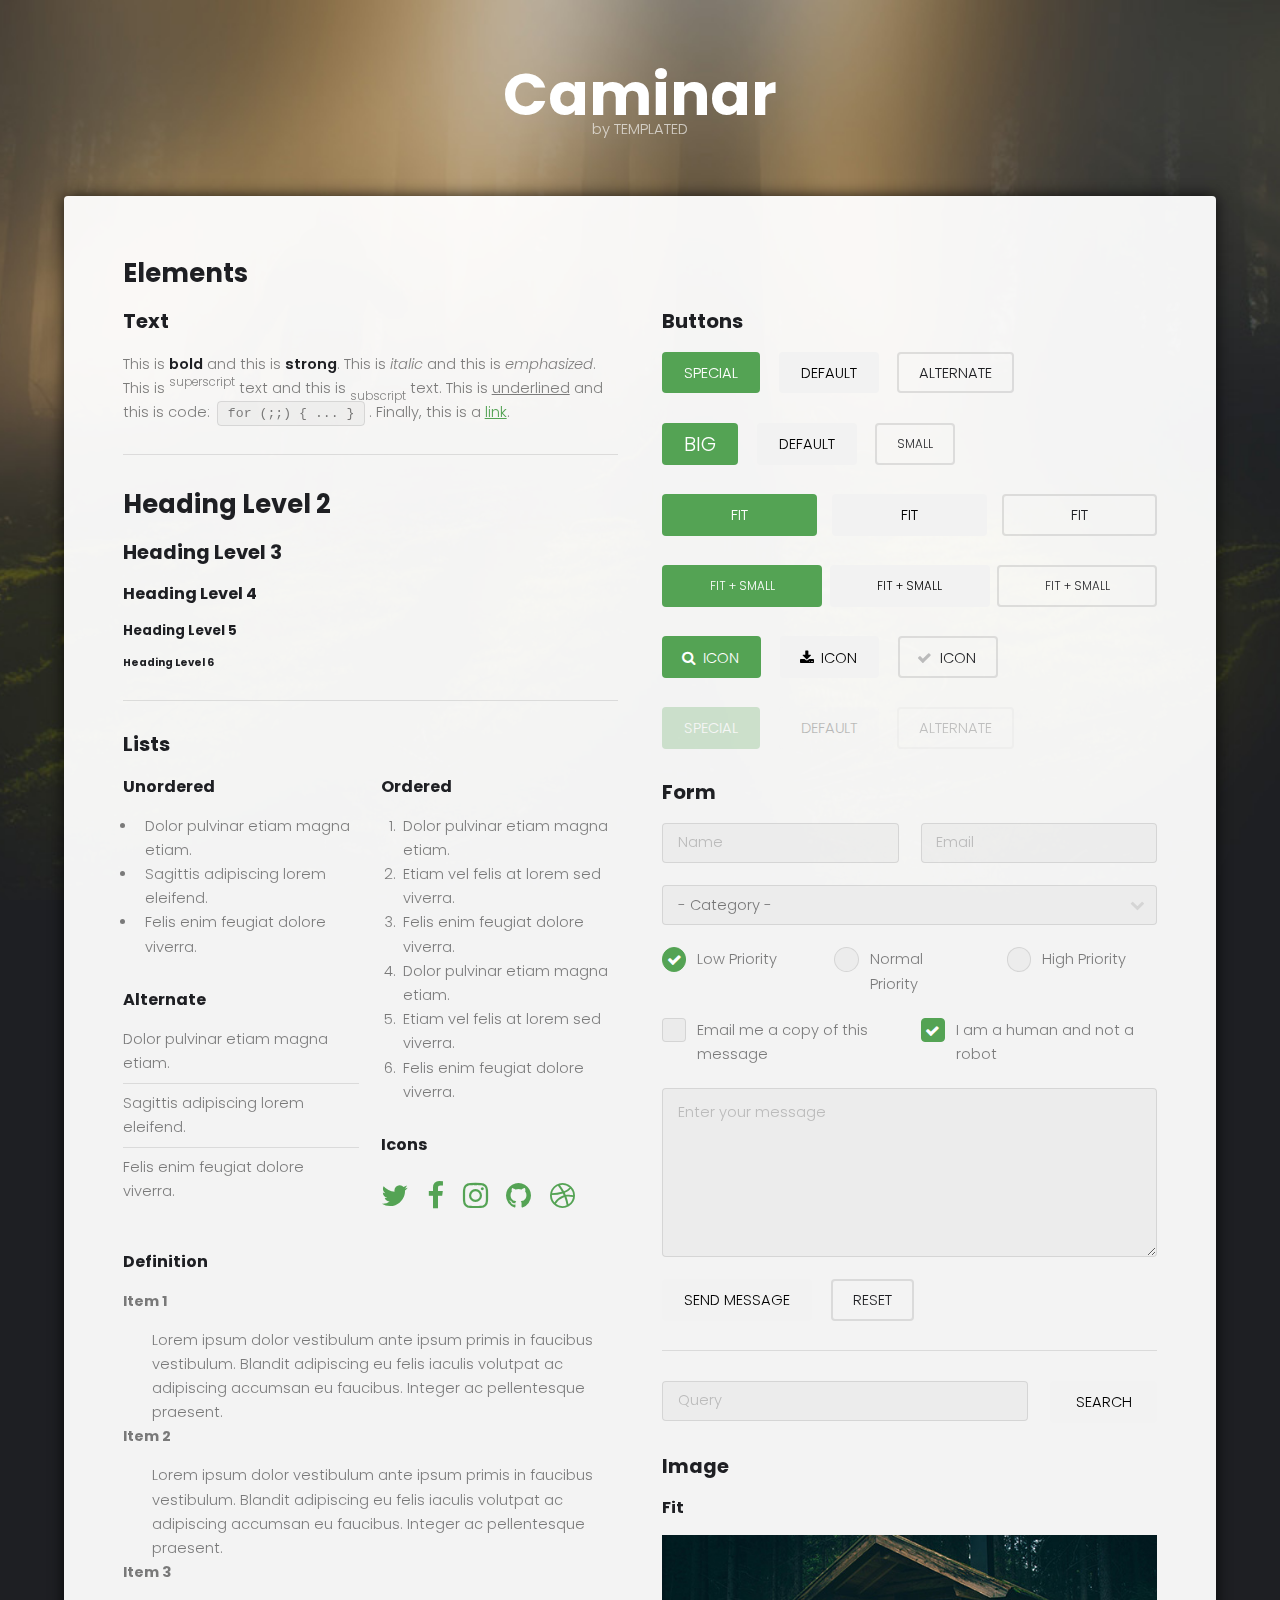
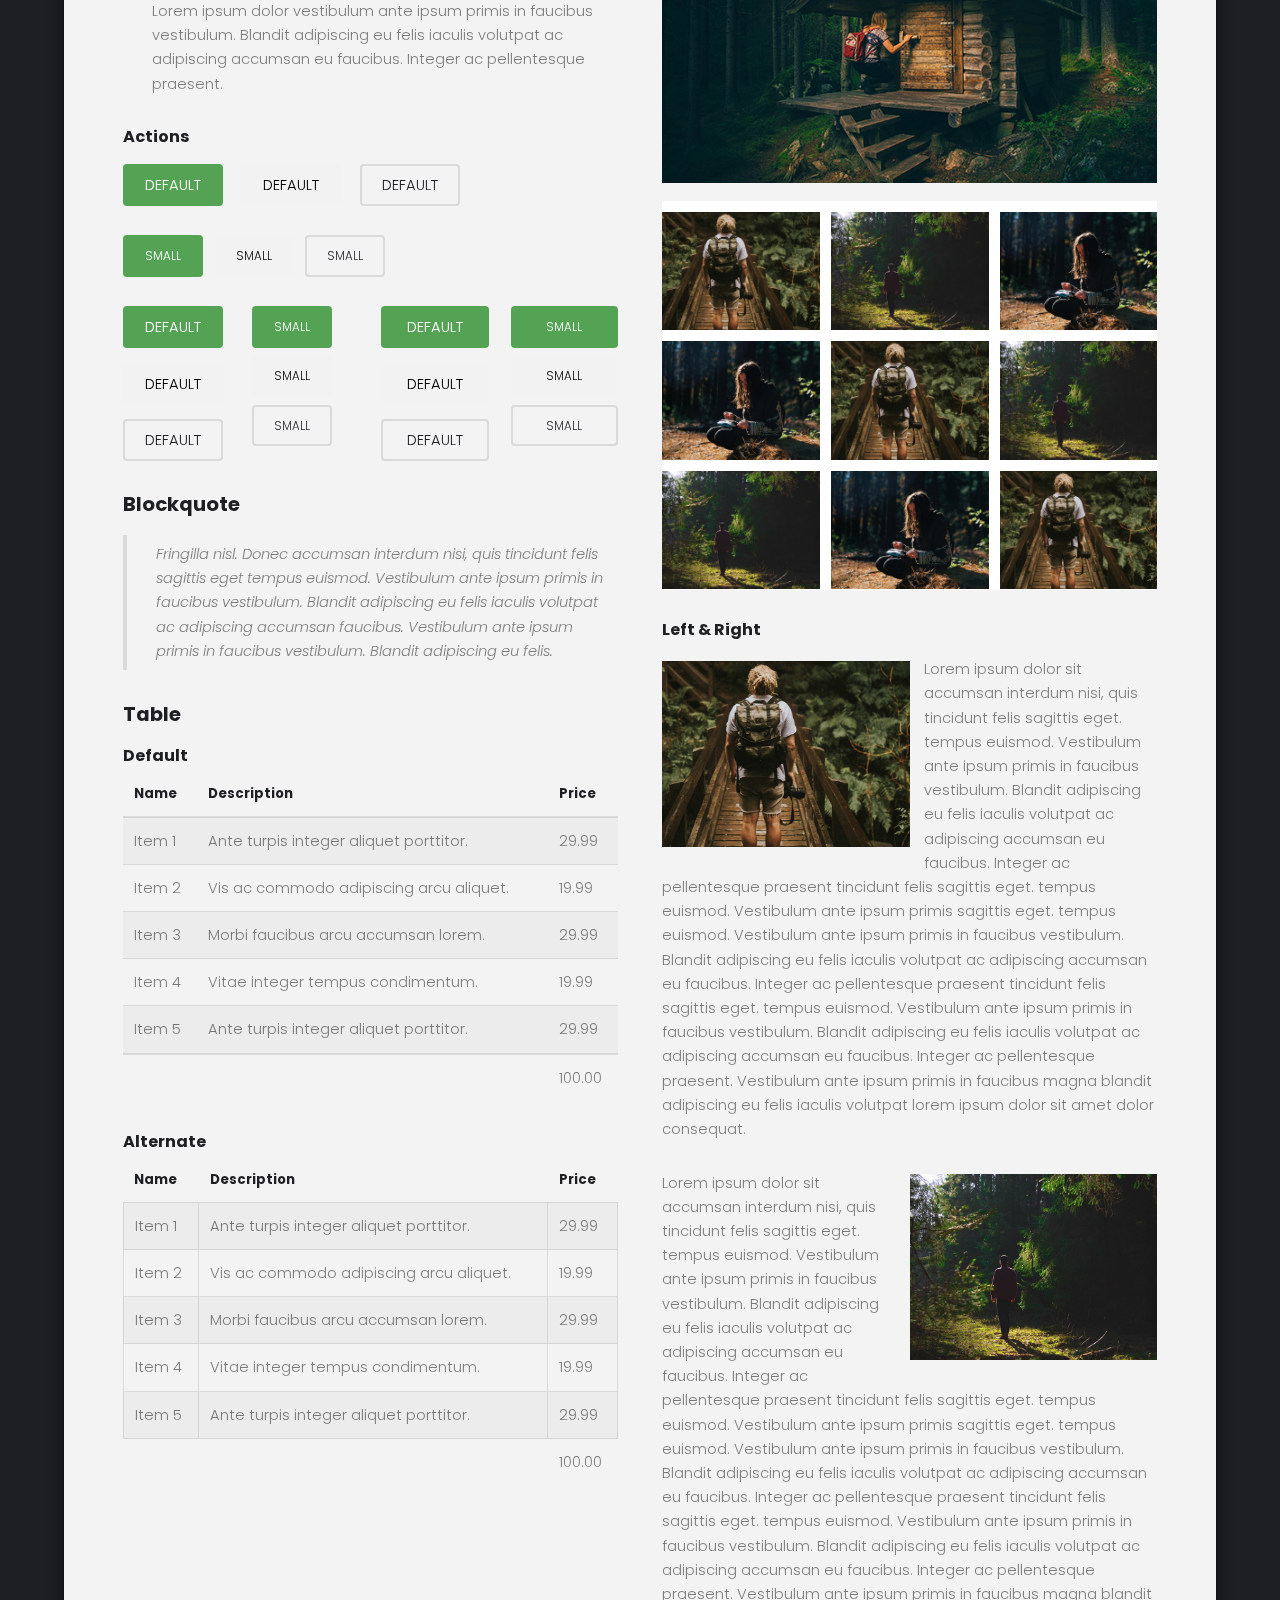
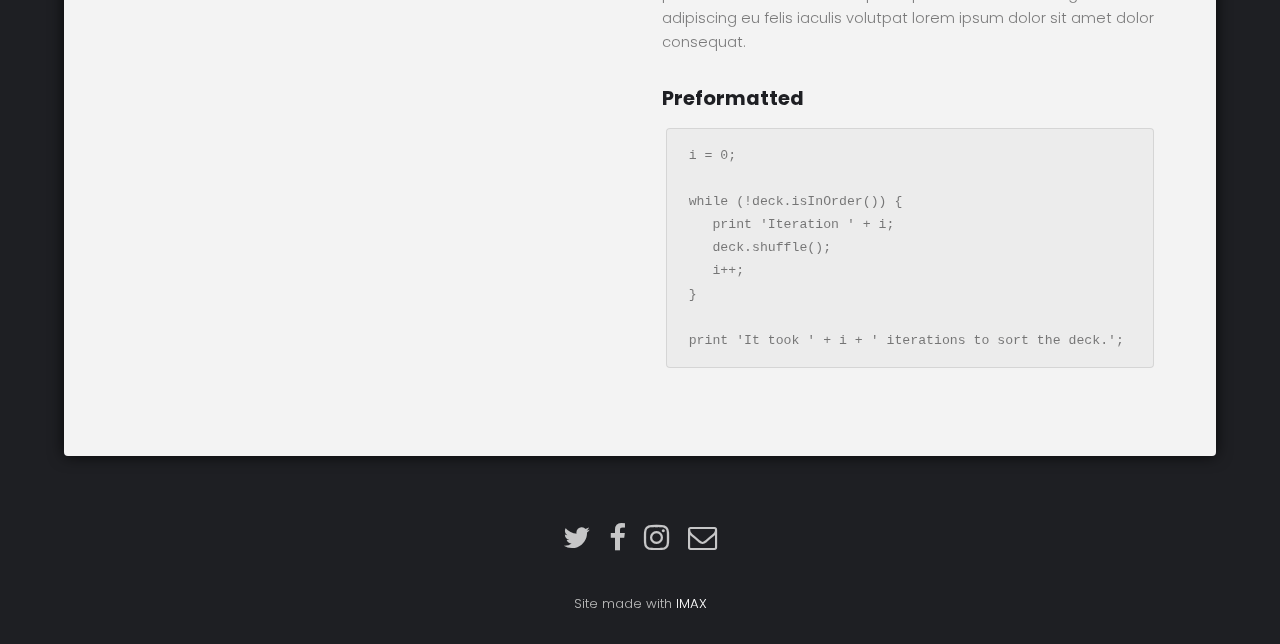
==== elements.html @ 3e0d6dd3 "myPage init" ====
<!DOCTYPE HTML>
<!--
	Caminar by TEMPLATED
	templated.co @templatedco
	Released for free under the Creative Commons Attribution 3.0 license (templated.co/license)
-->
<html>
	<head>
		<title>DUNE</title>
		<meta charset="utf-8" />
		<meta name="viewport" content="width=device-width, initial-scale=1" />
		<link rel="stylesheet" href="assets/css/main.css" />
	</head>
	<body>

		<!-- Header -->
			<header id="header">
				<div class="logo"><a href="#">Caminar <span>by TEMPLATED</span></a></div>
			</header>

		<!-- Main -->
			<section id="main">
				<div class="inner">
					<div class="wrapper style1">
						<div class="content">

							<!-- Elements -->
								<h2 id="elements">Elements</h2>
								<div class="row 200%">
									<div class="6u 12u$(medium)">

										<!-- Text stuff -->
											<h3>Text</h3>
											<p>This is <b>bold</b> and this is <strong>strong</strong>. This is <i>italic</i> and this is <em>emphasized</em>.
											This is <sup>superscript</sup> text and this is <sub>subscript</sub> text.
											This is <u>underlined</u> and this is code: <code>for (;;) { ... }</code>.
											Finally, this is a <a href="#">link</a>.</p>
											<hr />
											<h2>Heading Level 2</h2>
											<h3>Heading Level 3</h3>
											<h4>Heading Level 4</h4>
											<h5>Heading Level 5</h5>
											<h6>Heading Level 6</h6>
											<hr />

										<!-- Lists -->
											<h3>Lists</h3>
											<div class="row">
												<div class="6u 12u$(small)">

													<h4>Unordered</h4>
													<ul>
														<li>Dolor pulvinar etiam magna etiam.</li>
														<li>Sagittis adipiscing lorem eleifend.</li>
														<li>Felis enim feugiat dolore viverra.</li>
													</ul>

													<h4>Alternate</h4>
													<ul class="alt">
														<li>Dolor pulvinar etiam magna etiam.</li>
														<li>Sagittis adipiscing lorem eleifend.</li>
														<li>Felis enim feugiat dolore viverra.</li>
													</ul>

												</div>
												<div class="6u$ 12u$(small)">

													<h4>Ordered</h4>
													<ol>
														<li>Dolor pulvinar etiam magna etiam.</li>
														<li>Etiam vel felis at lorem sed viverra.</li>
														<li>Felis enim feugiat dolore viverra.</li>
														<li>Dolor pulvinar etiam magna etiam.</li>
														<li>Etiam vel felis at lorem sed viverra.</li>
														<li>Felis enim feugiat dolore viverra.</li>
													</ol>

													<h4>Icons</h4>
													<ul class="icons">
														<li><a href="#" class="icon fa-twitter"><span class="label">Twitter</span></a></li>
														<li><a href="#" class="icon fa-facebook"><span class="label">Facebook</span></a></li>
														<li><a href="#" class="icon fa-instagram"><span class="label">Instagram</span></a></li>
														<li><a href="#" class="icon fa-github"><span class="label">Github</span></a></li>
														<li><a href="#" class="icon fa-dribbble"><span class="label">Dribbble</span></a></li>
													</ul>

												</div>
											</div>
											<h4>Definition</h4>
											<dl>
												<dt>Item 1</dt>
												<dd>
													<p>Lorem ipsum dolor vestibulum ante ipsum primis in faucibus vestibulum. Blandit adipiscing eu felis iaculis volutpat ac adipiscing accumsan eu faucibus. Integer ac pellentesque praesent.</p>
												</dd>
												<dt>Item 2</dt>
												<dd>
													<p>Lorem ipsum dolor vestibulum ante ipsum primis in faucibus vestibulum. Blandit adipiscing eu felis iaculis volutpat ac adipiscing accumsan eu faucibus. Integer ac pellentesque praesent.</p>
												</dd>
												<dt>Item 3</dt>
												<dd>
													<p>Lorem ipsum dolor vestibulum ante ipsum primis in faucibus vestibulum. Blandit adipiscing eu felis iaculis volutpat ac adipiscing accumsan eu faucibus. Integer ac pellentesque praesent.</p>
												</dd>
											</dl>

											<h4>Actions</h4>
											<ul class="actions">
												<li><a href="#" class="button special">Default</a></li>
												<li><a href="#" class="button">Default</a></li>
												<li><a href="#" class="button alt">Default</a></li>
											</ul>
											<ul class="actions small">
												<li><a href="#" class="button special small">Small</a></li>
												<li><a href="#" class="button small">Small</a></li>
												<li><a href="#" class="button alt small">Small</a></li>
											</ul>
											<div class="row">
												<div class="3u 12u$(small)">
													<ul class="actions vertical">
														<li><a href="#" class="button special">Default</a></li>
														<li><a href="#" class="button">Default</a></li>
														<li><a href="#" class="button alt">Default</a></li>
													</ul>
												</div>
												<div class="3u 12u$(small)">
													<ul class="actions vertical small">
														<li><a href="#" class="button special small">Small</a></li>
														<li><a href="#" class="button small">Small</a></li>
														<li><a href="#" class="button alt small">Small</a></li>
													</ul>
												</div>
												<div class="3u 12u$(small)">
													<ul class="actions vertical">
														<li><a href="#" class="button special fit">Default</a></li>
														<li><a href="#" class="button fit">Default</a></li>
														<li><a href="#" class="button alt fit">Default</a></li>
													</ul>
												</div>
												<div class="3u$ 12u$(small)">
													<ul class="actions vertical small">
														<li><a href="#" class="button special small fit">Small</a></li>
														<li><a href="#" class="button small fit">Small</a></li>
														<li><a href="#" class="button alt small fit">Small</a></li>
													</ul>
												</div>
											</div>

										<!-- Blockquote -->
											<h3>Blockquote</h3>
											<blockquote>Fringilla nisl. Donec accumsan interdum nisi, quis tincidunt felis sagittis eget tempus euismod. Vestibulum ante ipsum primis in faucibus vestibulum. Blandit adipiscing eu felis iaculis volutpat ac adipiscing accumsan faucibus. Vestibulum ante ipsum primis in faucibus vestibulum. Blandit adipiscing eu felis.</blockquote>

										<!-- Table -->
											<h3>Table</h3>

											<h4>Default</h4>
											<div class="table-wrapper">
												<table>
													<thead>
														<tr>
															<th>Name</th>
															<th>Description</th>
															<th>Price</th>
														</tr>
													</thead>
													<tbody>
														<tr>
															<td>Item 1</td>
															<td>Ante turpis integer aliquet porttitor.</td>
															<td>29.99</td>
														</tr>
														<tr>
															<td>Item 2</td>
															<td>Vis ac commodo adipiscing arcu aliquet.</td>
															<td>19.99</td>
														</tr>
														<tr>
															<td>Item 3</td>
															<td> Morbi faucibus arcu accumsan lorem.</td>
															<td>29.99</td>
														</tr>
														<tr>
															<td>Item 4</td>
															<td>Vitae integer tempus condimentum.</td>
															<td>19.99</td>
														</tr>
														<tr>
															<td>Item 5</td>
															<td>Ante turpis integer aliquet porttitor.</td>
															<td>29.99</td>
														</tr>
													</tbody>
													<tfoot>
														<tr>
															<td colspan="2"></td>
															<td>100.00</td>
														</tr>
													</tfoot>
												</table>
											</div>

											<h4>Alternate</h4>
											<div class="table-wrapper">
												<table class="alt">
													<thead>
														<tr>
															<th>Name</th>
															<th>Description</th>
															<th>Price</th>
														</tr>
													</thead>
													<tbody>
														<tr>
															<td>Item 1</td>
															<td>Ante turpis integer aliquet porttitor.</td>
															<td>29.99</td>
														</tr>
														<tr>
															<td>Item 2</td>
															<td>Vis ac commodo adipiscing arcu aliquet.</td>
															<td>19.99</td>
														</tr>
														<tr>
															<td>Item 3</td>
															<td> Morbi faucibus arcu accumsan lorem.</td>
															<td>29.99</td>
														</tr>
														<tr>
															<td>Item 4</td>
															<td>Vitae integer tempus condimentum.</td>
															<td>19.99</td>
														</tr>
														<tr>
															<td>Item 5</td>
															<td>Ante turpis integer aliquet porttitor.</td>
															<td>29.99</td>
														</tr>
													</tbody>
													<tfoot>
														<tr>
															<td colspan="2"></td>
															<td>100.00</td>
														</tr>
													</tfoot>
												</table>
											</div>

									</div>
									<div class="6u$ 12u$(medium)">

										<!-- Buttons -->
											<h3>Buttons</h3>
											<ul class="actions">
												<li><a href="#" class="button special">Special</a></li>
												<li><a href="#" class="button">Default</a></li>
												<li><a href="#" class="button alt">Alternate</a></li>
											</ul>
											<ul class="actions">
												<li><a href="#" class="button special big">Big</a></li>
												<li><a href="#" class="button">Default</a></li>
												<li><a href="#" class="button alt small">Small</a></li>
											</ul>
											<ul class="actions fit">
												<li><a href="#" class="button special fit">Fit</a></li>
												<li><a href="#" class="button fit">Fit</a></li>
												<li><a href="#" class="button alt fit">Fit</a></li>
											</ul>
											<ul class="actions fit small">
												<li><a href="#" class="button special fit small">Fit + Small</a></li>
												<li><a href="#" class="button fit small">Fit + Small</a></li>
												<li><a href="#" class="button alt fit small">Fit + Small</a></li>
											</ul>
											<ul class="actions">
												<li><a href="#" class="button special icon fa-search">Icon</a></li>
												<li><a href="#" class="button icon fa-download">Icon</a></li>
												<li><a href="#" class="button alt icon fa-check">Icon</a></li>
											</ul>
											<ul class="actions">
												<li><span class="button special disabled">Special</span></li>
												<li><span class="button disabled">Default</span></li>
												<li><span class="button alt disabled">Alternate</span></li>
											</ul>

										<!-- Form -->
											<h3>Form</h3>

											<form method="post" action="#">
												<div class="row uniform">
													<div class="6u 12u$(xsmall)">
														<input type="text" name="name" id="name" value="" placeholder="Name" />
													</div>
													<div class="6u$ 12u$(xsmall)">
														<input type="email" name="email" id="email" value="" placeholder="Email" />
													</div>
													<!-- Break -->
													<div class="12u$">
														<div class="select-wrapper">
															<select name="category" id="category">
																<option value="">- Category -</option>
																<option value="1">Manufacturing</option>
																<option value="1">Shipping</option>
																<option value="1">Administration</option>
																<option value="1">Human Resources</option>
															</select>
														</div>
													</div>
													<!-- Break -->
													<div class="4u 12u$(small)">
														<input type="radio" id="priority-low" name="priority" checked>
														<label for="priority-low">Low Priority</label>
													</div>
													<div class="4u 12u$(small)">
														<input type="radio" id="priority-normal" name="priority">
														<label for="priority-normal">Normal Priority</label>
													</div>
													<div class="4u$ 12u$(small)">
														<input type="radio" id="priority-high" name="priority">
														<label for="priority-high">High Priority</label>
													</div>
													<!-- Break -->
													<div class="6u 12u$(small)">
														<input type="checkbox" id="copy" name="copy">
														<label for="copy">Email me a copy of this message</label>
													</div>
													<div class="6u$ 12u$(small)">
														<input type="checkbox" id="human" name="human" checked>
														<label for="human">I am a human and not a robot</label>
													</div>
													<!-- Break -->
													<div class="12u$">
														<textarea name="message" id="message" placeholder="Enter your message" rows="6"></textarea>
													</div>
													<!-- Break -->
													<div class="12u$">
														<ul class="actions">
															<li><input type="submit" value="Send Message" /></li>
															<li><input type="reset" value="Reset" class="alt" /></li>
														</ul>
													</div>
												</div>
											</form>

											<hr />

											<form method="post" action="#">
												<div class="row uniform">
													<div class="9u 12u$(small)">
														<input type="text" name="query" id="query" value="" placeholder="Query" />
													</div>
													<div class="3u$ 12u$(small)">
														<input type="submit" value="Search" class="fit" />
													</div>
												</div>
											</form>

										<!-- Image -->
											<h3>Image</h3>

											<h4>Fit</h4>
											<span class="image fit"><img src="images/pic01.jpg" alt="" /></span>
											<div class="box alt">
												<div class="row 50% uniform">
													<div class="4u"><span class="image fit"><img src="images/pic06.jpg" alt="" /></span></div>
													<div class="4u"><span class="image fit"><img src="images/pic07.jpg" alt="" /></span></div>
													<div class="4u$"><span class="image fit"><img src="images/pic08.jpg" alt="" /></span></div>
													<!-- Break -->
													<div class="4u"><span class="image fit"><img src="images/pic08.jpg" alt="" /></span></div>
													<div class="4u"><span class="image fit"><img src="images/pic06.jpg" alt="" /></span></div>
													<div class="4u$"><span class="image fit"><img src="images/pic07.jpg" alt="" /></span></div>
													<!-- Break -->
													<div class="4u"><span class="image fit"><img src="images/pic07.jpg" alt="" /></span></div>
													<div class="4u"><span class="image fit"><img src="images/pic08.jpg" alt="" /></span></div>
													<div class="4u$"><span class="image fit"><img src="images/pic06.jpg" alt="" /></span></div>
												</div>
											</div>

											<h4>Left &amp; Right</h4>
											<p><span class="image left"><img src="images/pic06.jpg" alt="" /></span>Lorem ipsum dolor sit accumsan interdum nisi, quis tincidunt felis sagittis eget. tempus euismod. Vestibulum ante ipsum primis in faucibus vestibulum. Blandit adipiscing eu felis iaculis volutpat ac adipiscing accumsan eu faucibus. Integer ac pellentesque praesent tincidunt felis sagittis eget. tempus euismod. Vestibulum ante ipsum primis sagittis eget. tempus euismod. Vestibulum ante ipsum primis in faucibus vestibulum. Blandit adipiscing eu felis iaculis volutpat ac adipiscing accumsan eu faucibus. Integer ac pellentesque praesent tincidunt felis sagittis eget. tempus euismod. Vestibulum ante ipsum primis in faucibus vestibulum. Blandit adipiscing eu felis iaculis volutpat ac adipiscing accumsan eu faucibus. Integer ac pellentesque praesent. Vestibulum ante ipsum primis in faucibus magna blandit adipiscing eu felis iaculis volutpat lorem ipsum dolor sit amet dolor consequat.</p>
											<p><span class="image right"><img src="images/pic07.jpg" alt="" /></span>Lorem ipsum dolor sit accumsan interdum nisi, quis tincidunt felis sagittis eget. tempus euismod. Vestibulum ante ipsum primis in faucibus vestibulum. Blandit adipiscing eu felis iaculis volutpat ac adipiscing accumsan eu faucibus. Integer ac pellentesque praesent tincidunt felis sagittis eget. tempus euismod. Vestibulum ante ipsum primis sagittis eget. tempus euismod. Vestibulum ante ipsum primis in faucibus vestibulum. Blandit adipiscing eu felis iaculis volutpat ac adipiscing accumsan eu faucibus. Integer ac pellentesque praesent tincidunt felis sagittis eget. tempus euismod. Vestibulum ante ipsum primis in faucibus vestibulum. Blandit adipiscing eu felis iaculis volutpat ac adipiscing accumsan eu faucibus. Integer ac pellentesque praesent. Vestibulum ante ipsum primis in faucibus magna blandit adipiscing eu felis iaculis volutpat lorem ipsum dolor sit amet dolor consequat.</p>

										<!-- Preformatted Code -->
											<h3>Preformatted</h3>
											<pre><code>i = 0;

while (!deck.isInOrder()) {
   print 'Iteration ' + i;
   deck.shuffle();
   i++;
}

print 'It took ' + i + ' iterations to sort the deck.';
</code></pre>

									</div>
								</div>
							</div>

						</div>
					</div>
			</section>

		<!-- Footer -->
			<footer id="footer">
				<div class="container">
					<ul class="icons">
						<li><a href="#" class="icon fa-twitter"><span class="label">Twitter</span></a></li>
						<li><a href="#" class="icon fa-facebook"><span class="label">Facebook</span></a></li>
						<li><a href="#" class="icon fa-instagram"><span class="label">Instagram</span></a></li>
						<li><a href="#" class="icon fa-envelope-o"><span class="label">Email</span></a></li>
					</ul>
				</div>
			</footer>

		<div class="copyright">
			Site made with <a href="https://www.imax.com/en/kr">IMAX</a>
		</div>

		<!-- Scripts -->
			<script src="assets/js/jquery.min.js"></script>
			<script src="assets/js/jquery.poptrox.min.js"></script>
			<script src="assets/js/skel.min.js"></script>
			<script src="assets/js/util.js"></script>
			<script src="assets/js/main.js"></script>

	</body>
</html>
---- assets/css/main.css ----
@import url(font-awesome.min.css);
@import url("https://fonts.googleapis.com/css?family=Poppins:300,400,500,600,700");

/*
	Caminar by TEMPLATED
	templated.co @templatedco
	Released for free under the Creative Commons Attribution 3.0 license (templated.co/license)
*/

/* Reset */

	html, body, div, span, applet, object, iframe, h1, h2, h3, h4, h5, h6, p, blockquote, pre, a, abbr, acronym, address, big, cite, code, del, dfn, em, img, ins, kbd, q, s, samp, small, strike, strong, sub, sup, tt, var, b, u, i, center, dl, dt, dd, ol, ul, li, fieldset, form, label, legend, table, caption, tbody, tfoot, thead, tr, th, td, article, aside, canvas, details, embed, figure, figcaption, footer, header, hgroup, menu, nav, output, ruby, section, summary, time, mark, audio, video {
		margin: 0;
		padding: 0;
		border: 0;
		font-size: 100%;
		font: inherit;
		vertical-align: baseline;
	}

	article, aside, details, figcaption, figure, footer, header, hgroup, menu, nav, section {
		display: block;
	}

	body {
		line-height: 1;
	}

	ol, ul {
		list-style: none;
	}

	blockquote, q {
		quotes: none;
	}

	blockquote:before, blockquote:after, q:before, q:after {
		content: '';
		content: none;
	}

	table {
		border-collapse: collapse;
		border-spacing: 0;
	}

	body {
		-webkit-text-size-adjust: none;
	}

/* Box Model */

	*, *:before, *:after {
		-moz-box-sizing: border-box;
		-webkit-box-sizing: border-box;
		box-sizing: border-box;
	}

/* Containers */

	.container {
		margin-left: auto;
		margin-right: auto;
	}

	.container.\31 25\25 {
		width: 100%;
		max-width: 100rem;
		min-width: 80rem;
	}

	.container.\37 5\25 {
		width: 60rem;
	}

	.container.\35 0\25 {
		width: 40rem;
	}

	.container.\32 5\25 {
		width: 20rem;
	}

	.container {
		width: 80rem;
	}

	@media screen and (max-width: 1680px) {

		.container.\31 25\25 {
			width: 100%;
			max-width: 100rem;
			min-width: 80rem;
		}

		.container.\37 5\25 {
			width: 60rem;
		}

		.container.\35 0\25 {
			width: 40rem;
		}

		.container.\32 5\25 {
			width: 20rem;
		}

		.container {
			width: 80rem;
		}

	}

	@media screen and (max-width: 1280px) {

		.container.\31 25\25 {
			width: 100%;
			max-width: 81.25rem;
			min-width: 65rem;
		}

		.container.\37 5\25 {
			width: 48.75rem;
		}

		.container.\35 0\25 {
			width: 32.5rem;
		}

		.container.\32 5\25 {
			width: 16.25rem;
		}

		.container {
			width: 65rem;
		}

	}

	@media screen and (max-width: 980px) {

		.container.\31 25\25 {
			width: 100%;
			max-width: 112.5%;
			min-width: 90%;
		}

		.container.\37 5\25 {
			width: 67.5%;
		}

		.container.\35 0\25 {
			width: 45%;
		}

		.container.\32 5\25 {
			width: 22.5%;
		}

		.container {
			width: 90%;
		}

	}

	@media screen and (max-width: 736px) {

		.container.\31 25\25 {
			width: 100%;
			max-width: 112.5%;
			min-width: 90%;
		}

		.container.\37 5\25 {
			width: 67.5%;
		}

		.container.\35 0\25 {
			width: 45%;
		}
		}

		.container.\32 5\25 {
			width: 22.5%;
		}

		.container {
			width: 90% !important;
		}

	}

	@media screen and (max-width: 480px) {

		.container.\31 25\25 {
			width: 100%;
			max-width: 112.5%;
			min-width: 90%;
		}

		.container.\37 5\25 {
			width: 67.5%;
		}

		.container.\35 0\25 {
			width: 45%;
		}

		.container.\32 5\25 {
			width: 22.5%;
		}

		.container {
			width: 90% !important;
		}

	}

/* Grid */

	.row {
		border-bottom: solid 1px transparent;
		-moz-box-sizing: border-box;
		-webkit-box-sizing: border-box;
		box-sizing: border-box;
	}

	.row > * {
		float: left;
		-moz-box-sizing: border-box;
		-webkit-box-sizing: border-box;
		box-sizing: border-box;
	}

	.row:after, .row:before {
		content: '';
		display: block;
		clear: both;
		height: 0;
	}

	.row.uniform > * > :first-child {
		margin-top: 0;
	}

	.row.uniform > * > :last-child {
		margin-bottom: 0;
	}

	.row.\30 \25 > * {
		padding: 0 0 0 0rem;
	}

	.row.\30 \25 {
		margin: 0 0 -1px 0rem;
	}

	.row.uniform.\30 \25 > * {
		padding: 0rem 0 0 0rem;
	}

	.row.uniform.\30 \25 {
		margin: 0rem 0 -1px 0rem;
	}

	.row > * {
		padding: 0 0 0 2rem;
	}

	.row {
		margin: 0 0 -1px -2rem;
	}

	.row.uniform > * {
		padding: 2rem 0 0 2rem;
	}

	.row.uniform {
		margin: -2rem 0 -1px -2rem;
	}

	.row.\32 00\25 > * {
		padding: 0 0 0 4rem;
	}

	.row.\32 00\25 {
		margin: 0 0 -1px -4rem;
	}

	.row.uniform.\32 00\25 > * {
		padding: 4rem 0 0 4rem;
	}

	.row.uniform.\32 00\25 {
		margin: -4rem 0 -1px -4rem;
	}

	.row.\31 50\25 > * {
		padding: 0 0 0 3rem;
	}

	.row.\31 50\25 {
		margin: 0 0 -1px -3rem;
	}

	.row.uniform.\31 50\25 > * {
		padding: 3rem 0 0 3rem;
	}

	.row.uniform.\31 50\25 {
		margin: -3rem 0 -1px -3rem;
	}

	.row.\35 0\25 > * {
		padding: 0 0 0 1rem;
	}

	.row.\35 0\25 {
		margin: 0 0 -1px -1rem;
	}

	.row.uniform.\35 0\25 > * {
		padding: 1rem 0 0 1rem;
	}

	.row.uniform.\35 0\25 {
		margin: -1rem 0 -1px -1rem;
	}

	.row.\32 5\25 > * {
		padding: 0 0 0 0.5rem;
	}

	.row.\32 5\25 {
		margin: 0 0 -1px -0.5rem;
	}

	.row.uniform.\32 5\25 > * {
		padding: 0.5rem 0 0 0.5rem;
	}

	.row.uniform.\32 5\25 {
		margin: -0.5rem 0 -1px -0.5rem;
	}

	.\31 2u, .\31 2u\24 {
		width: 100%;
		clear: none;
		margin-left: 0;
	}

	.\31 1u, .\31 1u\24 {
		width: 91.6666666667%;
		clear: none;
		margin-left: 0;
	}

	.\31 0u, .\31 0u\24 {
		width: 83.3333333333%;
		clear: none;
		margin-left: 0;
	}

	.\39 u, .\39 u\24 {
		width: 75%;
		clear: none;
		margin-left: 0;
	}

	.\38 u, .\38 u\24 {
		width: 66.6666666667%;
		clear: none;
		margin-left: 0;
	}

	.\37 u, .\37 u\24 {
		width: 58.3333333333%;
		clear: none;
		margin-left: 0;
	}

	.\36 u, .\36 u\24 {
		width: 50%;
		clear: none;
		margin-left: 0;
	}

	.\35 u, .\35 u\24 {
		width: 41.6666666667%;
		clear: none;
		margin-left: 0;
	}

	.\34 u, .\34 u\24 {
		width: 33.3333333333%;
		clear: none;
		margin-left: 0;
	}

	.\33 u, .\33 u\24 {
		width: 25%;
		clear: none;
		margin-left: 0;
	}

	.\32 u, .\32 u\24 {
		width: 16.6666666667%;
		clear: none;
		margin-left: 0;
	}

	.\31 u, .\31 u\24 {
		width: 8.3333333333%;
		clear: none;
		margin-left: 0;
	}

	.\31 2u\24 + *,
	.\31 1u\24 + *,
	.\31 0u\24 + *,
	.\39 u\24 + *,
	.\38 u\24 + *,
	.\37 u\24 + *,
	.\36 u\24 + *,
	.\35 u\24 + *,
	.\34 u\24 + *,
	.\33 u\24 + *,
	.\32 u\24 + *,
	.\31 u\24 + * {
		clear: left;
	}

	.\-11u {
		margin-left: 91.66667%;
	}

	.\-10u {
		margin-left: 83.33333%;
	}

	.\-9u {
		margin-left: 75%;
	}

	.\-8u {
		margin-left: 66.66667%;
	}

	.\-7u {
		margin-left: 58.33333%;
	}

	.\-6u {
		margin-left: 50%;
	}

	.\-5u {
		margin-left: 41.66667%;
	}

	.\-4u {
		margin-left: 33.33333%;
	}

	.\-3u {
		margin-left: 25%;
	}

	.\-2u {
		margin-left: 16.66667%;
	}

	.\-1u {
		margin-left: 8.33333%;
	}

	@media screen and (max-width: 1680px) {

		.row > * {
			padding: 0 0 0 2rem;
		}

		.row {
			margin: 0 0 -1px -2rem;
		}

		.row.uniform > * {
			padding: 2rem 0 0 2rem;
		}

		.row.uniform {
			margin: -2rem 0 -1px -2rem;
		}

		.row.\32 00\25 > * {
			padding: 0 0 0 4rem;
		}

		.row.\32 00\25 {
			margin: 0 0 -1px -4rem;
		}

		.row.uniform.\32 00\25 > * {
			padding: 4rem 0 0 4rem;
		}

		.row.uniform.\32 00\25 {
			margin: -4rem 0 -1px -4rem;
		}

		.row.\31 50\25 > * {
			padding: 0 0 0 3rem;
		}

		.row.\31 50\25 {
			margin: 0 0 -1px -3rem;
		}

		.row.uniform.\31 50\25 > * {
			padding: 3rem 0 0 3rem;
		}

		.row.uniform.\31 50\25 {
			margin: -3rem 0 -1px -3rem;
		}

		.row.\35 0\25 > * {
			padding: 0 0 0 1rem;
		}

		.row.\35 0\25 {
			margin: 0 0 -1px -1rem;
		}

		.row.uniform.\35 0\25 > * {
			padding: 1rem 0 0 1rem;
		}

		.row.uniform.\35 0\25 {
			margin: -1rem 0 -1px -1rem;
		}

		.row.\32 5\25 > * {
			padding: 0 0 0 0.5rem;
		}

		.row.\32 5\25 {
			margin: 0 0 -1px -0.5rem;
		}

		.row.uniform.\32 5\25 > * {
			padding: 0.5rem 0 0 0.5rem;
		}

		.row.uniform.\32 5\25 {
			margin: -0.5rem 0 -1px -0.5rem;
		}

		.\31 2u\28xlarge\29, .\31 2u\24\28xlarge\29 {
			width: 100%;
			clear: none;
			margin-left: 0;
		}

		.\31 1u\28xlarge\29, .\31 1u\24\28xlarge\29 {
			width: 91.6666666667%;
			clear: none;
			margin-left: 0;
		}

		.\31 0u\28xlarge\29, .\31 0u\24\28xlarge\29 {
			width: 83.3333333333%;
			clear: none;
			margin-left: 0;
		}

		.\39 u\28xlarge\29, .\39 u\24\28xlarge\29 {
			width: 75%;
			clear: none;
			margin-left: 0;
		}

		.\38 u\28xlarge\29, .\38 u\24\28xlarge\29 {
			width: 66.6666666667%;
			clear: none;
			margin-left: 0;
		}

		.\37 u\28xlarge\29, .\37 u\24\28xlarge\29 {
			width: 58.3333333333%;
			clear: none;
			margin-left: 0;
		}

		.\36 u\28xlarge\29, .\36 u\24\28xlarge\29 {
			width: 50%;
			clear: none;
			margin-left: 0;
		}

		.\35 u\28xlarge\29, .\35 u\24\28xlarge\29 {
			width: 41.6666666667%;
			clear: none;
			margin-left: 0;
		}

		.\34 u\28xlarge\29, .\34 u\24\28xlarge\29 {
			width: 33.3333333333%;
			clear: none;
			margin-left: 0;
		}

		.\33 u\28xlarge\29, .\33 u\24\28xlarge\29 {
			width: 25%;
			clear: none;
			margin-left: 0;
		}

		.\32 u\28xlarge\29, .\32 u\24\28xlarge\29 {
			width: 16.6666666667%;
			clear: none;
			margin-left: 0;
		}

		.\31 u\28xlarge\29, .\31 u\24\28xlarge\29 {
			width: 8.3333333333%;
			clear: none;
			margin-left: 0;
		}

		.\31 2u\24\28xlarge\29 + *,
		.\31 1u\24\28xlarge\29 + *,
		.\31 0u\24\28xlarge\29 + *,
		.\39 u\24\28xlarge\29 + *,
		.\38 u\24\28xlarge\29 + *,
		.\37 u\24\28xlarge\29 + *,
		.\36 u\24\28xlarge\29 + *,
		.\35 u\24\28xlarge\29 + *,
		.\34 u\24\28xlarge\29 + *,
		.\33 u\24\28xlarge\29 + *,
		.\32 u\24\28xlarge\29 + *,
		.\31 u\24\28xlarge\29 + * {
			clear: left;
		}

		.\-11u\28xlarge\29 {
			margin-left: 91.66667%;
		}

		.\-10u\28xlarge\29 {
			margin-left: 83.33333%;
		}

		.\-9u\28xlarge\29 {
			margin-left: 75%;
		}

		.\-8u\28xlarge\29 {
			margin-left: 66.66667%;
		}

		.\-7u\28xlarge\29 {
			margin-left: 58.33333%;
		}

		.\-6u\28xlarge\29 {
			margin-left: 50%;
		}

		.\-5u\28xlarge\29 {
			margin-left: 41.66667%;
		}

		.\-4u\28xlarge\29 {
			margin-left: 33.33333%;
		}

		.\-3u\28xlarge\29 {
			margin-left: 25%;
		}

		.\-2u\28xlarge\29 {
			margin-left: 16.66667%;
		}

		.\-1u\28xlarge\29 {
			margin-left: 8.33333%;
		}

	}

	@media screen and (max-width: 1280px) {

		.row > * {
			padding: 0 0 0 1.5rem;
		}

		.row {
			margin: 0 0 -1px -1.5rem;
		}

		.row.uniform > * {
			padding: 1.5rem 0 0 1.5rem;
		}

		.row.uniform {
			margin: -1.5rem 0 -1px -1.5rem;
		}

		.row.\32 00\25 > * {
			padding: 0 0 0 3rem;
		}

		.row.\32 00\25 {
			margin: 0 0 -1px -3rem;
		}

		.row.uniform.\32 00\25 > * {
			padding: 3rem 0 0 3rem;
		}

		.row.uniform.\32 00\25 {
			margin: -3rem 0 -1px -3rem;
		}

		.row.\31 50\25 > * {
			padding: 0 0 0 2.25rem;
		}

		.row.\31 50\25 {
			margin: 0 0 -1px -2.25rem;
		}

		.row.uniform.\31 50\25 > * {
			padding: 2.25rem 0 0 2.25rem;
		}

		.row.uniform.\31 50\25 {
			margin: -2.25rem 0 -1px -2.25rem;
		}

		.row.\35 0\25 > * {
			padding: 0 0 0 0.75rem;
		}

		.row.\35 0\25 {
			margin: 0 0 -1px -0.75rem;
		}

		.row.uniform.\35 0\25 > * {
			padding: 0.75rem 0 0 0.75rem;
		}

		.row.uniform.\35 0\25 {
			margin: -0.75rem 0 -1px -0.75rem;
		}

		.row.\32 5\25 > * {
			padding: 0 0 0 0.375rem;
		}

		.row.\32 5\25 {
			margin: 0 0 -1px -0.375rem;
		}

		.row.uniform.\32 5\25 > * {
			padding: 0.375rem 0 0 0.375rem;
		}

		.row.uniform.\32 5\25 {
			margin: -0.375rem 0 -1px -0.375rem;
		}

		.\31 2u\28large\29, .\31 2u\24\28large\29 {
			width: 100%;
			clear: none;
			margin-left: 0;
		}

		.\31 1u\28large\29, .\31 1u\24\28large\29 {
			width: 91.6666666667%;
			clear: none;
			margin-left: 0;
		}

		.\31 0u\28large\29, .\31 0u\24\28large\29 {
			width: 83.3333333333%;
			clear: none;
			margin-left: 0;
		}

		.\39 u\28large\29, .\39 u\24\28large\29 {
			width: 75%;
			clear: none;
			margin-left: 0;
		}

		.\38 u\28large\29, .\38 u\24\28large\29 {
			width: 66.6666666667%;
			clear: none;
			margin-left: 0;
		}

		.\37 u\28large\29, .\37 u\24\28large\29 {
			width: 58.3333333333%;
			clear: none;
			margin-left: 0;
		}

		.\36 u\28large\29, .\36 u\24\28large\29 {
			width: 50%;
			clear: none;
			margin-left: 0;
		}

		.\35 u\28large\29, .\35 u\24\28large\29 {
			width: 41.6666666667%;
			clear: none;
			margin-left: 0;
		}

		.\34 u\28large\29, .\34 u\24\28large\29 {
			width: 33.3333333333%;
			clear: none;
			margin-left: 0;
		}

		.\33 u\28large\29, .\33 u\24\28large\29 {
			width: 25%;
			clear: none;
			margin-left: 0;
		}

		.\32 u\28large\29, .\32 u\24\28large\29 {
			width: 16.6666666667%;
			clear: none;
			margin-left: 0;
		}

		.\31 u\28large\29, .\31 u\24\28large\29 {
			width: 8.3333333333%;
			clear: none;
			margin-left: 0;
		}

		.\31 2u\24\28large\29 + *,
		.\31 1u\24\28large\29 + *,
		.\31 0u\24\28large\29 + *,
		.\39 u\24\28large\29 + *,
		.\38 u\24\28large\29 + *,
		.\37 u\24\28large\29 + *,
		.\36 u\24\28large\29 + *,
		.\35 u\24\28large\29 + *,
		.\34 u\24\28large\29 + *,
		.\33 u\24\28large\29 + *,
		.\32 u\24\28large\29 + *,
		.\31 u\24\28large\29 + * {
			clear: left;
		}

		.\-11u\28large\29 {
			margin-left: 91.66667%;
		}

		.\-10u\28large\29 {
			margin-left: 83.33333%;
		}

		.\-9u\28large\29 {
			margin-left: 75%;
		}

		.\-8u\28large\29 {
			margin-left: 66.66667%;
		}

		.\-7u\28large\29 {
			margin-left: 58.33333%;
		}

		.\-6u\28large\29 {
			margin-left: 50%;
		}

		.\-5u\28large\29 {
			margin-left: 41.66667%;
		}

		.\-4u\28large\29 {
			margin-left: 33.33333%;
		}

		.\-3u\28large\29 {
			margin-left: 25%;
		}

		.\-2u\28large\29 {
			margin-left: 16.66667%;
		}

		.\-1u\28large\29 {
			margin-left: 8.33333%;
		}

	}

	@media screen and (max-width: 980px) {

		.row > * {
			padding: 0 0 0 1.5rem;
		}

		.row {
			margin: 0 0 -1px -1.5rem;
		}

		.row.uniform > * {
			padding: 1.5rem 0 0 1.5rem;
		}

		.row.uniform {
			margin: -1.5rem 0 -1px -1.5rem;
		}

		.row.\32 00\25 > * {
			padding: 0 0 0 3rem;
		}

		.row.\32 00\25 {
			margin: 0 0 -1px -3rem;
		}

		.row.uniform.\32 00\25 > * {
			padding: 3rem 0 0 3rem;
		}

		.row.uniform.\32 00\25 {
			margin: -3rem 0 -1px -3rem;
		}

		.row.\31 50\25 > * {
			padding: 0 0 0 2.25rem;
		}

		.row.\31 50\25 {
			margin: 0 0 -1px -2.25rem;
		}

		.row.uniform.\31 50\25 > * {
			padding: 2.25rem 0 0 2.25rem;
		}

		.row.uniform.\31 50\25 {
			margin: -2.25rem 0 -1px -2.25rem;
		}

		.row.\35 0\25 > * {
			padding: 0 0 0 0.75rem;
		}

		.row.\35 0\25 {
			margin: 0 0 -1px -0.75rem;
		}

		.row.uniform.\35 0\25 > * {
			padding: 0.75rem 0 0 0.75rem;
		}

		.row.uniform.\35 0\25 {
			margin: -0.75rem 0 -1px -0.75rem;
		}

		.row.\32 5\25 > * {
			padding: 0 0 0 0.375rem;
		}

		.row.\32 5\25 {
			margin: 0 0 -1px -0.375rem;
		}

		.row.uniform.\32 5\25 > * {
			padding: 0.375rem 0 0 0.375rem;
		}

		.row.uniform.\32 5\25 {
			margin: -0.375rem 0 -1px -0.375rem;
		}

		.\31 2u\28medium\29, .\31 2u\24\28medium\29 {
			width: 100%;
			clear: none;
			margin-left: 0;
		}

		.\31 1u\28medium\29, .\31 1u\24\28medium\29 {
			width: 91.6666666667%;
			clear: none;
			margin-left: 0;
		}

		.\31 0u\28medium\29, .\31 0u\24\28medium\29 {
			width: 83.3333333333%;
			clear: none;
			margin-left: 0;
		}

		.\39 u\28medium\29, .\39 u\24\28medium\29 {
			width: 75%;
			clear: none;
			margin-left: 0;
		}

		.\38 u\28medium\29, .\38 u\24\28medium\29 {
			width: 66.6666666667%;
			clear: none;
			margin-left: 0;
		}

		.\37 u\28medium\29, .\37 u\24\28medium\29 {
			width: 58.3333333333%;
			clear: none;
			margin-left: 0;
		}

		.\36 u\28medium\29, .\36 u\24\28medium\29 {
			width: 50%;
			clear: none;
			margin-left: 0;
		}

		.\35 u\28medium\29, .\35 u\24\28medium\29 {
			width: 41.6666666667%;
			clear: none;
			margin-left: 0;
		}

		.\34 u\28medium\29, .\34 u\24\28medium\29 {
			width: 33.3333333333%;
			clear: none;
			margin-left: 0;
		}

		.\33 u\28medium\29, .\33 u\24\28medium\29 {
			width: 25%;
			clear: none;
			margin-left: 0;
		}

		.\32 u\28medium\29, .\32 u\24\28medium\29 {
			width: 16.6666666667%;
			clear: none;
			margin-left: 0;
		}

		.\31 u\28medium\29, .\31 u\24\28medium\29 {
			width: 8.3333333333%;
			clear: none;
			margin-left: 0;
		}

		.\31 2u\24\28medium\29 + *,
		.\31 1u\24\28medium\29 + *,
		.\31 0u\24\28medium\29 + *,
		.\39 u\24\28medium\29 + *,
		.\38 u\24\28medium\29 + *,
		.\37 u\24\28medium\29 + *,
		.\36 u\24\28medium\29 + *,
		.\35 u\24\28medium\29 + *,
		.\34 u\24\28medium\29 + *,
		.\33 u\24\28medium\29 + *,
		.\32 u\24\28medium\29 + *,
		.\31 u\24\28medium\29 + * {
			clear: left;
		}

		.\-11u\28medium\29 {
			margin-left: 91.66667%;
		}

		.\-10u\28medium\29 {
			margin-left: 83.33333%;
		}

		.\-9u\28medium\29 {
			margin-left: 75%;
		}

		.\-8u\28medium\29 {
			margin-left: 66.66667%;
		}

		.\-7u\28medium\29 {
			margin-left: 58.33333%;
		}

		.\-6u\28medium\29 {
			margin-left: 50%;
		}

		.\-5u\28medium\29 {
			margin-left: 41.66667%;
		}

		.\-4u\28medium\29 {
			margin-left: 33.33333%;
		}

		.\-3u\28medium\29 {
			margin-left: 25%;
		}

		.\-2u\28medium\29 {
			margin-left: 16.66667%;
		}

		.\-1u\28medium\29 {
			margin-left: 8.33333%;
		}

	}

	@media screen and (max-width: 736px) {

		.row > * {
			padding: 0 0 0 1.25rem;
		}

		.row {
			margin: 0 0 -1px -1.25rem;
		}

		.row.uniform > * {
			padding: 1.25rem 0 0 1.25rem;
		}

		.row.uniform {
			margin: -1.25rem 0 -1px -1.25rem;
		}

		.row.\32 00\25 > * {
			padding: 0 0 0 2.5rem;
		}

		.row.\32 00\25 {
			margin: 0 0 -1px -2.5rem;
		}

		.row.uniform.\32 00\25 > * {
			padding: 2.5rem 0 0 2.5rem;
		}

		.row.uniform.\32 00\25 {
			margin: -2.5rem 0 -1px -2.5rem;
		}

		.row.\31 50\25 > * {
			padding: 0 0 0 1.875rem;
		}

		.row.\31 50\25 {
			margin: 0 0 -1px -1.875rem;
		}

		.row.uniform.\31 50\25 > * {
			padding: 1.875rem 0 0 1.875rem;
		}

		.row.uniform.\31 50\25 {
			margin: -1.875rem 0 -1px -1.875rem;
		}

		.row.\35 0\25 > * {
			padding: 0 0 0 0.625rem;
		}

		.row.\35 0\25 {
			margin: 0 0 -1px -0.625rem;
		}

		.row.uniform.\35 0\25 > * {
			padding: 0.625rem 0 0 0.625rem;
		}

		.row.uniform.\35 0\25 {
			margin: -0.625rem 0 -1px -0.625rem;
		}

		.row.\32 5\25 > * {
			padding: 0 0 0 0.3125rem;
		}

		.row.\32 5\25 {
			margin: 0 0 -1px -0.3125rem;
		}

		.row.uniform.\32 5\25 > * {
			padding: 0.3125rem 0 0 0.3125rem;
		}

		.row.uniform.\32 5\25 {
			margin: -0.3125rem 0 -1px -0.3125rem;
		}

		.\31 2u\28small\29, .\31 2u\24\28small\29 {
			width: 100%;
			clear: none;
			margin-left: 0;
		}

		.\31 1u\28small\29, .\31 1u\24\28small\29 {
			width: 91.6666666667%;
			clear: none;
			margin-left: 0;
		}

		.\31 0u\28small\29, .\31 0u\24\28small\29 {
			width: 83.3333333333%;
			clear: none;
			margin-left: 0;
		}

		.\39 u\28small\29, .\39 u\24\28small\29 {
			width: 75%;
			clear: none;
			margin-left: 0;
		}

		.\38 u\28small\29, .\38 u\24\28small\29 {
			width: 66.6666666667%;
			clear: none;
			margin-left: 0;
		}

		.\37 u\28small\29, .\37 u\24\28small\29 {
			width: 58.3333333333%;
			clear: none;
			margin-left: 0;
		}

		.\36 u\28small\29, .\36 u\24\28small\29 {
			width: 50%;
			clear: none;
			margin-left: 0;
		}

		.\35 u\28small\29, .\35 u\24\28small\29 {
			width: 41.6666666667%;
			clear: none;
			margin-left: 0;
		}

		.\34 u\28small\29, .\34 u\24\28small\29 {
			width: 33.3333333333%;
			clear: none;
			margin-left: 0;
		}

		.\33 u\28small\29, .\33 u\24\28small\29 {
			width: 25%;
			clear: none;
			margin-left: 0;
		}

		.\32 u\28small\29, .\32 u\24\28small\29 {
			width: 16.6666666667%;
			clear: none;
			margin-left: 0;
		}

		.\31 u\28small\29, .\31 u\24\28small\29 {
			width: 8.3333333333%;
			clear: none;
			margin-left: 0;
		}

		.\31 2u\24\28small\29 + *,
		.\31 1u\24\28small\29 + *,
		.\31 0u\24\28small\29 + *,
		.\39 u\24\28small\29 + *,
		.\38 u\24\28small\29 + *,
		.\37 u\24\28small\29 + *,
		.\36 u\24\28small\29 + *,
		.\35 u\24\28small\29 + *,
		.\34 u\24\28small\29 + *,
		.\33 u\24\28small\29 + *,
		.\32 u\24\28small\29 + *,
		.\31 u\24\28small\29 + * {
			clear: left;
		}

		.\-11u\28small\29 {
			margin-left: 91.66667%;
		}

		.\-10u\28small\29 {
			margin-left: 83.33333%;
		}

		.\-9u\28small\29 {
			margin-left: 75%;
		}

		.\-8u\28small\29 {
			margin-left: 66.66667%;
		}

		.\-7u\28small\29 {
			margin-left: 58.33333%;
		}

		.\-6u\28small\29 {
			margin-left: 50%;
		}

		.\-5u\28small\29 {
			margin-left: 41.66667%;
		}

		.\-4u\28small\29 {
			margin-left: 33.33333%;
		}

		.\-3u\28small\29 {
			margin-left: 25%;
		}

		.\-2u\28small\29 {
			margin-left: 16.66667%;
		}

		.\-1u\28small\29 {
			margin-left: 8.33333%;
		}

	}

	@media screen and (max-width: 480px) {

		.row > * {
			padding: 0 0 0 1.25rem;
		}

		.row {
			margin: 0 0 -1px -1.25rem;
		}

		.row.uniform > * {
			padding: 1.25rem 0 0 1.25rem;
		}

		.row.uniform {
			margin: -1.25rem 0 -1px -1.25rem;
		}

		.row.\32 00\25 > * {
			padding: 0 0 0 2.5rem;
		}

		.row.\32 00\25 {
			margin: 0 0 -1px -2.5rem;
		}

		.row.uniform.\32 00\25 > * {
			padding: 2.5rem 0 0 2.5rem;
		}

		.row.uniform.\32 00\25 {
			margin: -2.5rem 0 -1px -2.5rem;
		}

		.row.\31 50\25 > * {
			padding: 0 0 0 1.875rem;
		}

		.row.\31 50\25 {
			margin: 0 0 -1px -1.875rem;
		}

		.row.uniform.\31 50\25 > * {
			padding: 1.875rem 0 0 1.875rem;
		}

		.row.uniform.\31 50\25 {
			margin: -1.875rem 0 -1px -1.875rem;
		}

		.row.\35 0\25 > * {
			padding: 0 0 0 0.625rem;
		}

		.row.\35 0\25 {
			margin: 0 0 -1px -0.625rem;
		}

		.row.uniform.\35 0\25 > * {
			padding: 0.625rem 0 0 0.625rem;
		}

		.row.uniform.\35 0\25 {
			margin: -0.625rem 0 -1px -0.625rem;
		}

		.row.\32 5\25 > * {
			padding: 0 0 0 0.3125rem;
		}

		.row.\32 5\25 {
			margin: 0 0 -1px -0.3125rem;
		}

		.row.uniform.\32 5\25 > * {
			padding: 0.3125rem 0 0 0.3125rem;
		}

		.row.uniform.\32 5\25 {
			margin: -0.3125rem 0 -1px -0.3125rem;
		}

		.\31 2u\28xsmall\29, .\31 2u\24\28xsmall\29 {
			width: 100%;
			clear: none;
			margin-left: 0;
		}

		.\31 1u\28xsmall\29, .\31 1u\24\28xsmall\29 {
			width: 91.6666666667%;
			clear: none;
			margin-left: 0;
		}

		.\31 0u\28xsmall\29, .\31 0u\24\28xsmall\29 {
			width: 83.3333333333%;
			clear: none;
			margin-left: 0;
		}

		.\39 u\28xsmall\29, .\39 u\24\28xsmall\29 {
			width: 75%;
			clear: none;
			margin-left: 0;
		}

		.\38 u\28xsmall\29, .\38 u\24\28xsmall\29 {
			width: 66.6666666667%;
			clear: none;
			margin-left: 0;
		}

		.\37 u\28xsmall\29, .\37 u\24\28xsmall\29 {
			width: 58.3333333333%;
			clear: none;
			margin-left: 0;
		}

		.\36 u\28xsmall\29, .\36 u\24\28xsmall\29 {
			width: 50%;
			clear: none;
			margin-left: 0;
		}

		.\35 u\28xsmall\29, .\35 u\24\28xsmall\29 {
			width: 41.6666666667%;
			clear: none;
			margin-left: 0;
		}

		.\34 u\28xsmall\29, .\34 u\24\28xsmall\29 {
			width: 33.3333333333%;
			clear: none;
			margin-left: 0;
		}

		.\33 u\28xsmall\29, .\33 u\24\28xsmall\29 {
			width: 25%;
			clear: none;
			margin-left: 0;
		}

		.\32 u\28xsmall\29, .\32 u\24\28xsmall\29 {
			width: 16.6666666667%;
			clear: none;
			margin-left: 0;
		}

		.\31 u\28xsmall\29, .\31 u\24\28xsmall\29 {
			width: 8.3333333333%;
			clear: none;
			margin-left: 0;
		}

		.\31 2u\24\28xsmall\29 + *,
		.\31 1u\24\28xsmall\29 + *,
		.\31 0u\24\28xsmall\29 + *,
		.\39 u\24\28xsmall\29 + *,
		.\38 u\24\28xsmall\29 + *,
		.\37 u\24\28xsmall\29 + *,
		.\36 u\24\28xsmall\29 + *,
		.\35 u\24\28xsmall\29 + *,
		.\34 u\24\28xsmall\29 + *,
		.\33 u\24\28xsmall\29 + *,
		.\32 u\24\28xsmall\29 + *,
		.\31 u\24\28xsmall\29 + * {
			clear: left;
		}

		.\-11u\28xsmall\29 {
			margin-left: 91.66667%;
		}

		.\-10u\28xsmall\29 {
			margin-left: 83.33333%;
		}

		.\-9u\28xsmall\29 {
			margin-left: 75%;
		}

		.\-8u\28xsmall\29 {
			margin-left: 66.66667%;
		}

		.\-7u\28xsmall\29 {
			margin-left: 58.33333%;
		}

		.\-6u\28xsmall\29 {
			margin-left: 50%;
		}

		.\-5u\28xsmall\29 {
			margin-left: 41.66667%;
		}

		.\-4u\28xsmall\29 {
			margin-left: 33.33333%;
		}

		.\-3u\28xsmall\29 {
			margin-left: 25%;
		}

		.\-2u\28xsmall\29 {
			margin-left: 16.66667%;
		}

		.\-1u\28xsmall\29 {
			margin-left: 8.33333%;
		}

	}

/* Basic */

	@-ms-viewport {
		width: device-width;
	}

	body {
		-ms-overflow-style: scrollbar;
	}

	@media screen and (max-width: 480px) {

		html, body {
			min-width: 320px;
		}

	}

	body {
		background: #fff;
	}

		body.is-loading *, body.is-loading *:before, body.is-loading *:after {
			-moz-animation: none !important;
			-webkit-animation: none !important;
			-ms-animation: none !important;
			animation: none !important;
			-moz-transition: none !important;
			-webkit-transition: none !important;
			-ms-transition: none !important;
			transition: none !important;
		}

/* Type */

	html {
		font-size: 13pt;
	}

		@media screen and (max-width: 1680px) {

			html {
				font-size: 11pt;
			}

		}

		@media screen and (max-width: 1280px) {

			html {
				font-size: 11pt;
			}

		}

		@media screen and (max-width: 980px) {

			html {
				font-size: 12pt;
			}

		}

		@media screen and (max-width: 736px) {

			html {
				font-size: 12pt;
			}

		}

		@media screen and (max-width: 480px) {

			html {
				font-size: 12pt;
			}

		}

	body {
		background-color: #fff;
		color: rgba(0, 0, 0, 0.5);
	}

	body, input, select, textarea {
		font-family: "Poppins", sans-serif;
		font-weight: 300;
		font-size: 1rem;
		line-height: 1.65;
	}

	a {
		text-decoration: underline;
	}

		a:hover {
			text-decoration: none;
		}

	strong, b {
		font-weight: 600;
	}

	em, i {
		font-style: italic;
	}

	p {
		margin: 0 0 2rem 0;
	}

		p:last-child {
			margin: 0;
		}

		p.special {
			text-transform: uppercase;
			font-size: .75rem;
			font-weight: 300;
			margin: 0 0 .5rem 0;
			padding: 0 0 1rem 0;
			letter-spacing: .25rem;
		}

			p.special:after {
				content: '';
				position: absolute;
				margin: auto;
				right: 0;
				bottom: 0;
				left: 0;
				width: 50%;
				height: 1px;
				background-color: rgba(0, 0, 0, 0.125);
			}

	h1, h2, h3, h4, h5, h6 {
		font-weight: 700;
		line-height: 1.5;
		margin: 0 0 1rem 0;
	}

		h1 a, h2 a, h3 a, h4 a, h5 a, h6 a {
			color: inherit;
			text-decoration: none;
		}

	h2 {
		font-size: 1.75rem;
	}

	h3 {
		font-size: 1.35rem;
	}

	h4 {
		font-size: 1.1rem;
	}

	h5 {
		font-size: 0.9rem;
	}

	h6 {
		font-size: 0.7rem;
	}

	sub {
		font-size: 0.8rem;
		position: relative;
		top: 0.5rem;
	}

	sup {
		font-size: 0.8rem;
		position: relative;
		top: -0.5rem;
	}

	blockquote {
		border-left: solid 4px;
		font-style: italic;
		margin: 0 0 2rem 0;
		padding: 0.5rem 0 0.5rem 2rem;
	}

	code {
		border-radius: 4px;
		border: solid 1px;
		font-family: "Courier New", monospace;
		font-size: 0.9rem;
		margin: 0 0.25rem;
		padding: 0.25rem 0.65rem;
	}

	pre {
		-webkit-overflow-scrolling: touch;
		font-family: "Courier New", monospace;
		font-size: 0.9rem;
		margin: 0 0 2rem 0;
	}

		pre code {
			display: block;
			line-height: 1.75;
			padding: 1rem 1.5rem;
			overflow-x: auto;
		}

	hr {
		border: 0;
		border-bottom: solid 1px;
		margin: 2rem 0;
	}

		hr.major {
			margin: 3rem 0;
		}

	.align-left {
		text-align: left;
	}

	.align-center {
		text-align: center;
	}

	.align-right {
		text-align: right;
	}

	input, select, textarea {
		color: #1e1f23;
	}

	a {
		color: #54a354;
	}

	strong, b {
		color: #1e1f23;
	}

	h1, h2, h3, h4, h5, h6 {
		color: #1e1f23;
	}

	blockquote {
		border-left-color: rgba(144, 144, 144, 0.25);
	}

	code {
		background: rgba(144, 144, 144, 0.075);
		border-color: rgba(144, 144, 144, 0.25);
	}

	hr {
		border-bottom-color: rgba(144, 144, 144, 0.25);
	}

/* Box */

	.box {
		margin-bottom: 2rem;
		background: rgba(255, 255, 255, 0.95);
		border-radius: 4px;
	}

		.box .image.fit {
			margin: 0;
			border-radius: 0;
		}

			.box .image.fit img {
				border-radius: 0;
			}

		.box header {
			margin: 0 0 2rem 0;
		}

			.box header h2 {
				margin-bottom: 1rem;
				position: relative;
				padding-bottom: 1rem;
				font-weight: 700;
			}

				.box header h2:after {
					content: '';
					position: absolute;
					margin: auto;
					right: 0;
					bottom: 0;
					left: 0;
					width: 10%;
					height: 1px;
					background-color: rgba(0, 0, 0, 0.125);
				}

			.box header p {
				text-transform: uppercase;
				font-size: .75rem;
				font-weight: 300;
				margin: 1rem 0;
				padding: 0;
				letter-spacing: .25rem;
			}

		.box .content {
			padding: 3rem;
		}

		.box > :last-child,
		.box > :last-child > :last-child,
		.box > :last-child > :last-child > :last-child {
			margin-bottom: 0;
		}

		.box.alt {
			border: 0;
			border-radius: 0;
			padding: 0;
		}

		@media screen and (max-width: 736px) {

			.box .content {
				padding: 2rem;
			}

		}

	.box {
		border-color: rgba(144, 144, 144, 0.25);
	}

/* Button */

	input[type="submit"],
	input[type="reset"],
	input[type="button"],
	button,
	.button {
		-moz-appearance: none;
		-webkit-appearance: none;
		-ms-appearance: none;
		appearance: none;
		-moz-transition: background-color 0.2s ease-in-out, color 0.2s ease-in-out;
		-webkit-transition: background-color 0.2s ease-in-out, color 0.2s ease-in-out;
		-ms-transition: background-color 0.2s ease-in-out, color 0.2s ease-in-out;
		transition: background-color 0.2s ease-in-out, color 0.2s ease-in-out;
		border-radius: 4px;
		border: 0;
		cursor: pointer;
		display: inline-block;
		font-weight: 300;
		height: 2.85rem;
		line-height: 2.95rem;
		padding: 0 1.5rem;
		text-align: center;
		text-decoration: none;
		text-transform: uppercase;
		white-space: nowrap;
	}

		input[type="submit"].icon,
		input[type="reset"].icon,
		input[type="button"].icon,
		button.icon,
		.button.icon {
			padding-left: 1.35rem;
		}

			input[type="submit"].icon:before,
			input[type="reset"].icon:before,
			input[type="button"].icon:before,
			button.icon:before,
			.button.icon:before {
				margin-right: 0.5rem;
			}

		input[type="submit"].fit,
		input[type="reset"].fit,
		input[type="button"].fit,
		button.fit,
		.button.fit {
			display: block;
			margin: 0 0 1rem 0;
			width: 100%;
		}

		input[type="submit"].small,
		input[type="reset"].small,
		input[type="button"].small,
		button.small,
		.button.small {
			font-size: 0.8rem;
		}

		input[type="submit"].big,
		input[type="reset"].big,
		input[type="button"].big,
		button.big,
		.button.big {
			font-size: 1.35rem;
		}

		input[type="submit"].disabled, input[type="submit"]:disabled,
		input[type="reset"].disabled,
		input[type="reset"]:disabled,
		input[type="button"].disabled,
		input[type="button"]:disabled,
		button.disabled,
		button:disabled,
		.button.disabled,
		.button:disabled {
			-moz-pointer-events: none;
			-webkit-pointer-events: none;
			-ms-pointer-events: none;
			pointer-events: none;
			opacity: 0.25;
		}

		@media screen and (max-width: 480px) {

			input[type="submit"],
			input[type="reset"],
			input[type="button"],
			button,
			.button {
				padding: 0;
				width: 100%;
			}

		}

	input[type="submit"],
	input[type="reset"],
	input[type="button"],
	button,
	.button {
		background-color: #f2f2f2;
		color: #000 !important;
	}

		input[type="submit"]:hover,
		input[type="reset"]:hover,
		input[type="button"]:hover,
		button:hover,
		.button:hover {
			background-color: white;
		}

		input[type="submit"]:active,
		input[type="reset"]:active,
		input[type="button"]:active,
		button:active,
		.button:active {
			background-color: #e5e5e5;
		}

		input[type="submit"].alt,
		input[type="reset"].alt,
		input[type="button"].alt,
		button.alt,
		.button.alt {
			background-color: transparent;
			box-shadow: inset 0 0 0 2px rgba(144, 144, 144, 0.25);
			color: #1e1f23 !important;
		}

			input[type="submit"].alt:hover,
			input[type="reset"].alt:hover,
			input[type="button"].alt:hover,
			button.alt:hover,
			.button.alt:hover {
				background-color: rgba(144, 144, 144, 0.075);
			}

			input[type="submit"].alt:active,
			input[type="reset"].alt:active,
			input[type="button"].alt:active,
			button.alt:active,
			.button.alt:active {
				background-color: rgba(144, 144, 144, 0.2);
			}

			input[type="submit"].alt.icon:before,
			input[type="reset"].alt.icon:before,
			input[type="button"].alt.icon:before,
			button.alt.icon:before,
			.button.alt.icon:before {
				color: #bbb;
			}

		input[type="submit"].special,
		input[type="reset"].special,
		input[type="button"].special,
		button.special,
		.button.special {
			background-color: #54a354;
			color: #ffffff !important;
		}

			input[type="submit"].special:hover,
			input[type="reset"].special:hover,
			input[type="button"].special:hover,
			button.special:hover,
			.button.special:hover {
				background-color: #62ae62;
			}

			input[type="submit"].special:active,
			input[type="reset"].special:active,
			input[type="button"].special:active,
			button.special:active,
			.button.special:active {
				background-color: #4b924b;
			}

/* Form */

	form {
		margin: 0 0 2rem 0;
	}

	label {
		display: block;
		font-size: 0.9rem;
		font-weight: 700;
		margin: 0 0 1rem 0;
	}

	input[type="text"],
	input[type="password"],
	input[type="email"],
	select,
	textarea {
		-moz-appearance: none;
		-webkit-appearance: none;
		-ms-appearance: none;
		appearance: none;
		border-radius: 4px;
		border: none;
		border: solid 1px;
		color: inherit;
		display: block;
		outline: 0;
		padding: 0 1rem;
		text-decoration: none;
		width: 100%;
	}

		input[type="text"]:invalid,
		input[type="password"]:invalid,
		input[type="email"]:invalid,
		select:invalid,
		textarea:invalid {
			box-shadow: none;
		}

	.select-wrapper {
		text-decoration: none;
		display: block;
		position: relative;
	}

		.select-wrapper:before {
			-moz-osx-font-smoothing: grayscale;
			-webkit-font-smoothing: antialiased;
			font-family: FontAwesome;
			font-style: normal;
			font-weight: normal;
			text-transform: none !important;
		}

		.select-wrapper:before {
			content: '\f078';
			display: block;
			height: 2.75rem;
			line-height: 2.75rem;
			pointer-events: none;
			position: absolute;
			right: 0;
			text-align: center;
			top: 0;
			width: 2.75rem;
		}

		.select-wrapper select::-ms-expand {
			display: none;
		}

	input[type="text"],
	input[type="password"],
	input[type="email"],
	select {
		height: 2.75rem;
	}

	textarea {
		padding: 0.75rem 1rem;
	}

	input[type="checkbox"],
	input[type="radio"] {
		-moz-appearance: none;
		-webkit-appearance: none;
		-ms-appearance: none;
		appearance: none;
		display: block;
		float: left;
		margin-right: -2rem;
		opacity: 0;
		width: 1rem;
		z-index: -1;
	}

		input[type="checkbox"] + label,
		input[type="radio"] + label {
			text-decoration: none;
			cursor: pointer;
			display: inline-block;
			font-size: 1rem;
			font-weight: 300;
			padding-left: 2.4rem;
			padding-right: 0.75rem;
			position: relative;
		}

			input[type="checkbox"] + label:before,
			input[type="radio"] + label:before {
				-moz-osx-font-smoothing: grayscale;
				-webkit-font-smoothing: antialiased;
				font-family: FontAwesome;
				font-style: normal;
				font-weight: normal;
				text-transform: none !important;
			}

			input[type="checkbox"] + label:before,
			input[type="radio"] + label:before {
				border-radius: 4px;
				border: solid 1px;
				content: '';
				display: inline-block;
				height: 1.65rem;
				left: 0;
				line-height: 1.58125rem;
				position: absolute;
				text-align: center;
				top: 0;
				width: 1.65rem;
			}

		input[type="checkbox"]:checked + label:before,
		input[type="radio"]:checked + label:before {
			content: '\f00c';
		}

	input[type="checkbox"] + label:before {
		border-radius: 4px;
	}

	input[type="radio"] + label:before {
		border-radius: 100%;
	}

	::-webkit-input-placeholder {
		opacity: 1.0;
	}

	:-moz-placeholder {
		opacity: 1.0;
	}

	::-moz-placeholder {
		opacity: 1.0;
	}

	:-ms-input-placeholder {
		opacity: 1.0;
	}

	.formerize-placeholder {
		opacity: 1.0;
	}

	label {
		color: #1e1f23;
	}

	input[type="text"],
	input[type="password"],
	input[type="email"],
	select,
	textarea {
		background: rgba(144, 144, 144, 0.075);
		border-color: rgba(144, 144, 144, 0.25);
	}

		input[type="text"]:focus,
		input[type="password"]:focus,
		input[type="email"]:focus,
		select:focus,
		textarea:focus {
			border-color: #54a354;
			box-shadow: 0 0 0 1px #54a354;
		}

	.select-wrapper:before {
		color: rgba(144, 144, 144, 0.25);
	}

	input[type="checkbox"] + label,
	input[type="radio"] + label {
		color: rgba(0, 0, 0, 0.5);
	}

		input[type="checkbox"] + label:before,
		input[type="radio"] + label:before {
			background: rgba(144, 144, 144, 0.075);
			border-color: rgba(144, 144, 144, 0.25);
		}

	input[type="checkbox"]:checked + label:before,
	input[type="radio"]:checked + label:before {
		background-color: #54a354;
		border-color: #54a354;
		color: #ffffff;
	}

	input[type="checkbox"]:focus + label:before,
	input[type="radio"]:focus + label:before {
		border-color: #54a354;
		box-shadow: 0 0 0 1px #54a354;
	}

	::-webkit-input-placeholder {
		color: #bbb !important;
	}

	:-moz-placeholder {
		color: #bbb !important;
	}

	::-moz-placeholder {
		color: #bbb !important;
	}

	:-ms-input-placeholder {
		color: #bbb !important;
	}

	.formerize-placeholder {
		color: #bbb !important;
	}

/* Gallery */

	.gallery {
		width: 100%;
		margin: 0;
		display: -moz-flex;
		display: -webkit-flex;
		display: -ms-flex;
		display: flex;
		-moz-flex-wrap: wrap;
		-webkit-flex-wrap: wrap;
		-ms-flex-wrap: wrap;
		flex-wrap: wrap;
		-moz-align-items: stretch;
		-webkit-align-items: stretch;
		-ms-align-items: stretch;
		align-items: stretch;
	}

		.gallery .image.fit {
			margin: 0;
		}

		.gallery > * {
			-moz-flex-shrink: 1;
			-webkit-flex-shrink: 1;
			-ms-flex-shrink: 1;
			flex-shrink: 1;
			-moz-flex-grow: 0;
			-webkit-flex-grow: 0;
			-ms-flex-grow: 0;
			flex-grow: 0;
		}

		.gallery > * {
			width: 50%;
		}

		@media screen and (max-width: 980px) {

			.gallery > * {
				width: 100%;
			}

		}

/* Icon */

	.icon {
		text-decoration: none;
		border-bottom: none;
		position: relative;
	}

		.icon:before {
			-moz-osx-font-smoothing: grayscale;
			-webkit-font-smoothing: antialiased;
			font-family: FontAwesome;
			font-style: normal;
			font-weight: normal;
			text-transform: none !important;
		}

		.icon > .label {
			display: none;
		}

/* Image */

	.image {
		display: inline-block;
		position: relative;
	}

		.image.flush {
			margin: 0 !important;
		}

		.image img {
			display: block;
		}

		.image.left, .image.right {
			max-width: 50%;
		}

			.image.left img, .image.right img {
				width: 100%;
			}

		.image.left {
			float: left;
			margin: 0 1rem 1rem 0;
			top: 0.25rem;
		}

		.image.right {
			float: right;
			margin: 0 0 1rem 1rem;
			top: 0.25rem;
		}

		.image.fit {
			display: block;
			margin: 0 0 2rem 0;
			width: 100%;
		}

			.image.fit img {
				width: 100%;
			}

		.image.main {
			display: block;
			margin: 0 0 3rem 0;
			width: 100%;
		}

			.image.main img {
				width: 100%;
			}

/* List */

	ol {
		list-style: decimal;
		margin: 0 0 2rem 0;
		padding-left: 1.25rem;
	}

		ol li {
			padding-left: 0.25rem;
		}

	ul {
		list-style: disc;
		margin: 0 0 2rem 0;
		padding-left: 1rem;
	}

		ul li {
			padding-left: 0.5rem;
		}

		ul.alt {
			list-style: none;
			padding-left: 0;
		}

			ul.alt li {
				border-top: solid 1px;
				padding: 0.5rem 0;
			}

				ul.alt li:first-child {
					border-top: 0;
					padding-top: 0;
				}

		ul.icons {
			cursor: default;
			list-style: none;
			padding-left: 0;
		}

			ul.icons li {
				display: inline-block;
				padding: 0 1rem 0 0;
			}

				ul.icons li:last-child {
					padding-right: 0;
				}

				ul.icons li .icon:before {
					font-size: 2rem;
				}

		ul.actions {
			cursor: default;
			list-style: none;
			padding-left: 0;
		}

			ul.actions li {
				display: inline-block;
				padding: 0 1rem 0 0;
				vertical-align: middle;
			}

				ul.actions li:last-child {
					padding-right: 0;
				}

			ul.actions.small li {
				padding: 0 0.5rem 0 0;
			}

			ul.actions.vertical li {
				display: block;
				padding: 1rem 0 0 0;
			}

				ul.actions.vertical li:first-child {
					padding-top: 0;
				}

				ul.actions.vertical li > * {
					margin-bottom: 0;
				}

			ul.actions.vertical.small li {
				padding: 0.5rem 0 0 0;
			}

				ul.actions.vertical.small li:first-child {
					padding-top: 0;
				}

			ul.actions.fit {
				display: table;
				margin-left: -1rem;
				padding: 0;
				table-layout: fixed;
				width: calc(100% + 1rem);
			}

				ul.actions.fit li {
					display: table-cell;
					padding: 0 0 0 1rem;
				}

					ul.actions.fit li > * {
						margin-bottom: 0;
					}

				ul.actions.fit.small {
					margin-left: -0.5rem;
					width: calc(100% + 0.5rem);
				}

					ul.actions.fit.small li {
						padding: 0 0 0 0.5rem;
					}

			@media screen and (max-width: 480px) {

				ul.actions {
					margin: 0 0 2rem 0;
				}

					ul.actions li {
						padding: 1rem 0 0 0;
						display: block;
						text-align: center;
						width: 100%;
					}

						ul.actions li:first-child {
							padding-top: 0;
						}

						ul.actions li > * {
							width: 100%;
							margin: 0 !important;
						}

							ul.actions li > *.icon:before {
								margin-left: -2rem;
							}

					ul.actions.small li {
						padding: 0.5rem 0 0 0;
					}

						ul.actions.small li:first-child {
							padding-top: 0;
						}

			}

	dl {
		margin: 0 0 2rem 0;
	}

		dl dt {
			display: block;
			font-weight: 700;
			margin: 0 0 1rem 0;
		}

		dl dd {
			margin-left: 2rem;
		}

	ul.alt li {
		border-top-color: rgba(144, 144, 144, 0.25);
	}

/* Section/Article */

	section.special, article.special {
		text-align: center;
	}

	header p {
		position: relative;
		margin: 0 0 1.5rem 0;
	}

	header h2 + p {
		font-size: 1.25rem;
		margin-top: -1rem;
	}

	header h3 + p {
		font-size: 1.1rem;
		margin-top: -0.8rem;
	}

	header h4 + p,
	header h5 + p,
	header h6 + p {
		font-size: 0.9rem;
		margin-top: -0.6rem;
	}

	header p {
		color: #bbb;
	}

/*Spotlight */

	.spotlight {
		display: -moz-flex;
		display: -webkit-flex;
		display: -ms-flex;
		display: flex;
		-moz-flex-wrap: wrap;
		-webkit-flex-wrap: wrap;
		-ms-flex-wrap: wrap;
		flex-wrap: wrap;
		-moz-align-items: center;
		-webkit-align-items: center;
		-ms-align-items: center;
		align-items: center;
	}

		.spotlight > * {
			-moz-flex-shrink: 1;
			-webkit-flex-shrink: 1;
			-ms-flex-shrink: 1;
			flex-shrink: 1;
			-moz-flex-grow: 0;
			-webkit-flex-grow: 0;
			-ms-flex-grow: 0;
			flex-grow: 0;
		}

		.spotlight > * {
			width: 50%;
		}

		.spotlight p:last-child {
			margin: 0;
		}

		.spotlight .inner {
			padding: 6rem;
		}

		.spotlight .image {
			margin: 0;
		}

			.spotlight .image img {
				width: 100%;
			}

		.spotlight.alt {
			background: #1e1f23;
			color: rgba(255, 255, 255, 0.25);
			display: -moz-flex;
			display: -webkit-flex;
			display: -ms-flex;
			display: flex;
			-moz-flex-wrap: wrap;
			-webkit-flex-wrap: wrap;
			-ms-flex-wrap: wrap;
			flex-wrap: wrap;
			-moz-align-items: center;
			-webkit-align-items: center;
			-ms-align-items: center;
			align-items: center;
			text-align: right;
		}

			.spotlight.alt > * {
				-moz-flex-shrink: 1;
				-webkit-flex-shrink: 1;
				-ms-flex-shrink: 1;
				flex-shrink: 1;
				-moz-flex-grow: 0;
				-webkit-flex-grow: 0;
				-ms-flex-grow: 0;
				flex-grow: 0;
			}

			.spotlight.alt h3 {
				color: #FFF;
			}

			.spotlight.alt .image {
				-moz-order: 2;
				-webkit-order: 2;
				-ms-order: 2;
				order: 2;
			}

		@media screen and (max-width: 1280px) {

			.spotlight .inner {
				padding: 4rem;
			}

		}

		@media screen and (max-width: 980px) {

			.spotlight {
				display: -moz-flex;
				display: -webkit-flex;
				display: -ms-flex;
				display: flex;
				-moz-flex-wrap: wrap;
				-webkit-flex-wrap: wrap;
				-ms-flex-wrap: wrap;
				flex-wrap: wrap;
				-moz-align-items: center;
				-webkit-align-items: center;
				-ms-align-items: center;
				align-items: center;
				text-align: center;
			}

				.spotlight > * {
					-moz-flex-shrink: 1;
					-webkit-flex-shrink: 1;
					-ms-flex-shrink: 1;
					flex-shrink: 1;
					-moz-flex-grow: 0;
					-webkit-flex-grow: 0;
					-ms-flex-grow: 0;
					flex-grow: 0;
				}

				.spotlight > * {
					width: 100%;
				}

				.spotlight.alt {
					display: -moz-flex;
					display: -webkit-flex;
					display: -ms-flex;
					display: flex;
					-moz-flex-wrap: wrap;
					-webkit-flex-wrap: wrap;
					-ms-flex-wrap: wrap;
					flex-wrap: wrap;
					-moz-align-items: center;
					-webkit-align-items: center;
					-ms-align-items: center;
					align-items: center;
					text-align: center;
				}

					.spotlight.alt > * {
						-moz-flex-shrink: 1;
						-webkit-flex-shrink: 1;
						-ms-flex-shrink: 1;
						flex-shrink: 1;
						-moz-flex-grow: 0;
						-webkit-flex-grow: 0;
						-ms-flex-grow: 0;
						flex-grow: 0;
					}

					.spotlight.alt .image {
						-moz-order: 0;
						-webkit-order: 0;
						-ms-order: 0;
						order: 0;
					}

		}

		@media screen and (max-width: 736px) {

			.spotlight .inner {
				padding: 2rem;
			}

		}

/* Table */

	.table-wrapper {
		-webkit-overflow-scrolling: touch;
		overflow-x: auto;
	}

	table {
		margin: 0 0 2rem 0;
		width: 100%;
	}

		table tbody tr {
			border: solid 1px;
			border-left: 0;
			border-right: 0;
		}

		table td {
			padding: 0.75rem 0.75rem;
		}

		table th {
			font-size: 0.9rem;
			font-weight: 700;
			padding: 0 0.75rem 0.75rem 0.75rem;
			text-align: left;
		}

		table thead {
			border-bottom: solid 2px;
		}

		table tfoot {
			border-top: solid 2px;
		}

		table.alt {
			border-collapse: separate;
		}

			table.alt tbody tr td {
				border: solid 1px;
				border-left-width: 0;
				border-top-width: 0;
			}

				table.alt tbody tr td:first-child {
					border-left-width: 1px;
				}

			table.alt tbody tr:first-child td {
				border-top-width: 1px;
			}

			table.alt thead {
				border-bottom: 0;
			}

			table.alt tfoot {
				border-top: 0;
			}

	table tbody tr {
		border-color: rgba(144, 144, 144, 0.25);
	}

		table tbody tr:nth-child(2n + 1) {
			background-color: rgba(144, 144, 144, 0.075);
		}

	table th {
		color: #1e1f23;
	}

	table thead {
		border-bottom-color: rgba(144, 144, 144, 0.25);
	}

	table tfoot {
		border-top-color: rgba(144, 144, 144, 0.25);
	}

	table.alt tbody tr td {
		border-color: rgba(144, 144, 144, 0.25);
	}

/* Header */

	body {
		background-color: #1e1f23;
		padding-top: 8rem;
	}

		body.is-loading:after {
			visibility: hidden;
			opacity: 0;
		}

		body:after {
			-moz-pointer-events: none;
			-webkit-pointer-events: none;
			-ms-pointer-events: none;
			pointer-events: none;
			-moz-transition: opacity 1.5s ease-in-out, visibility 1.5s;
			-webkit-transition: opacity 1.5s ease-in-out, visibility 1.5s;
			-ms-transition: opacity 1.5s ease-in-out, visibility 1.5s;
			transition: opacity 1.5s ease-in-out, visibility 1.5s;
			content: '';
			background-image: url(../../images/bg.jpg);
			background-attachment: fixed;
			background-position: center;
			background-repeat: no-repeat;
			background-size: cover;
			position: fixed;
			display: block;
			top: 0;
			left: 0;
			height: 100%;
			width: 100%;
			z-index: -1;
			visibility: visible;
			opacity: 1;
		}

			@media screen and (max-width: 980px) {

				body:after {
					background-attachment: scroll;
					background-position: top;
					background-size: 100%;
				}

			}

	#header {
		color: #a6a6a6;
		cursor: default;
		position: relative;
		text-align: center;
		z-index: 10001;
	}

		#header > .logo {
			margin: 0 0 4rem 0;
			padding: 0;
		}

			#header > .logo a {
				font-size: 4rem;
				font-weight: 700;
				color: #FFF;
				text-decoration: none;
				line-height: 1rem;
			}

			#header > .logo span {
				font-weight: 300;
				font-size: 1rem;
				display: block;
				color: rgba(255, 255, 255, 0.65);
			}

	@media screen and (max-width: 1280px) {

		body {
			padding-top: 6rem;
			background-attachment: scroll;
			background-size: auto;
			background-position: top;
		}

	}

	@media screen and (max-width: 736px) {

		#header > .logo {
			margin: 0 0 2rem 0;
		}

			#header > .logo a {
				font-size: 3rem;
			}

	}

/* Main */

	#main > .inner {
		margin: 0 auto;
		width: 80rem;
		max-width: 90%;
		margin-bottom: 2rem;
		background: rgba(255, 255, 255, 0.95);
		-webkit-box-shadow: 0px 0px 15px 0px rgba(0, 0, 0, 0.75);
		-moz-box-shadow: 0px 0px 15px 0px rgba(0, 0, 0, 0.75);
		box-shadow: 0px 0px 15px 0px rgba(0, 0, 0, 0.75);
		border-radius: 4px;
	}

	@media screen and (max-width: 980px) {

		#main .image {
			width: 100%;
			min-width: 100%;
			float: none;
			margin: 0 0 2rem 0;
		}

			#main .image img {
				width: 100%;
			}

	}

	.wrapper > header {
		text-align: center;
		background: #FFF;
		padding: 2rem;
		margin: 0;
	}

		.wrapper > header h2 {
			position: relative;
			padding-bottom: .75rem;
		}

			.wrapper > header h2:after {
				content: '';
				position: absolute;
				margin: auto;
				right: 0;
				bottom: 0;
				left: 0;
				width: 10%;
				height: 1px;
				background-color: rgba(0, 0, 0, 0.125);
			}

		.wrapper > header p {
			text-transform: uppercase;
			font-weight: 300;
			font-size: .8rem;
			letter-spacing: .25rem;
			margin: 0;
		}

		.wrapper > header.special {
			padding: 4rem 2rem;
		}

			@media screen and (max-width: 980px) {

				.wrapper > header.special {
					padding: 3rem 2rem;
				}

			}

		@media screen and (max-width: 736px) {

			.wrapper > header {
				padding: 1.5rem;
			}

				.wrapper > header h2 {
					font-size: 1.5rem;
				}

					.wrapper > header h2:after {
						width: 50%;
					}

		}

	.wrapper.style1 .content {
		padding: 6rem;
	}

		@media screen and (max-width: 1280px) {

			.wrapper.style1 .content {
				padding: 4rem;
			}

		}

		@media screen and (max-width: 736px) {

			.wrapper.style1 .content {
				padding: 2rem;
			}

		}

	.wrapper.style2 {
		background: #1e1f23;
		padding: 6rem;
	}

		.wrapper.style2 header {
			background: #121315;
			border-radius: 4px 4px 0 0;
		}

			.wrapper.style2 header h2 {
				color: #FFF;
			}

				.wrapper.style2 header h2:after {
					background-color: rgba(255, 255, 255, 0.125);
				}

			.wrapper.style2 header p {
				color: rgba(255, 255, 255, 0.25);
			}

		@media screen and (max-width: 1280px) {

			.wrapper.style2 {
				padding: 4rem;
			}

		}

		@media screen and (max-width: 736px) {

			.wrapper.style2 {
				padding: 2rem;
			}

		}

/* Footer */

	#footer {
		padding: 2rem 0 0.1rem 0 ;
		text-align: center;
	}

		#footer a {
			color: rgba(255, 255, 255, 0.75);
			display: flex;
		}

			#footer a:hover {
				color: #FFF;
			}

		.copyright {
			color: #bbb;
			font-size: 0.9rem;
			margin: 0 0 2rem 0;
			padding: 0 1rem;
			text-align: center;
		}
		.copyright a{
			color: white;
			text-decoration: none;
		}

		@media screen and (max-width: 736px) {

			#footer {
				padding: 1rem 0 0.1rem 0 ;
			}

		}
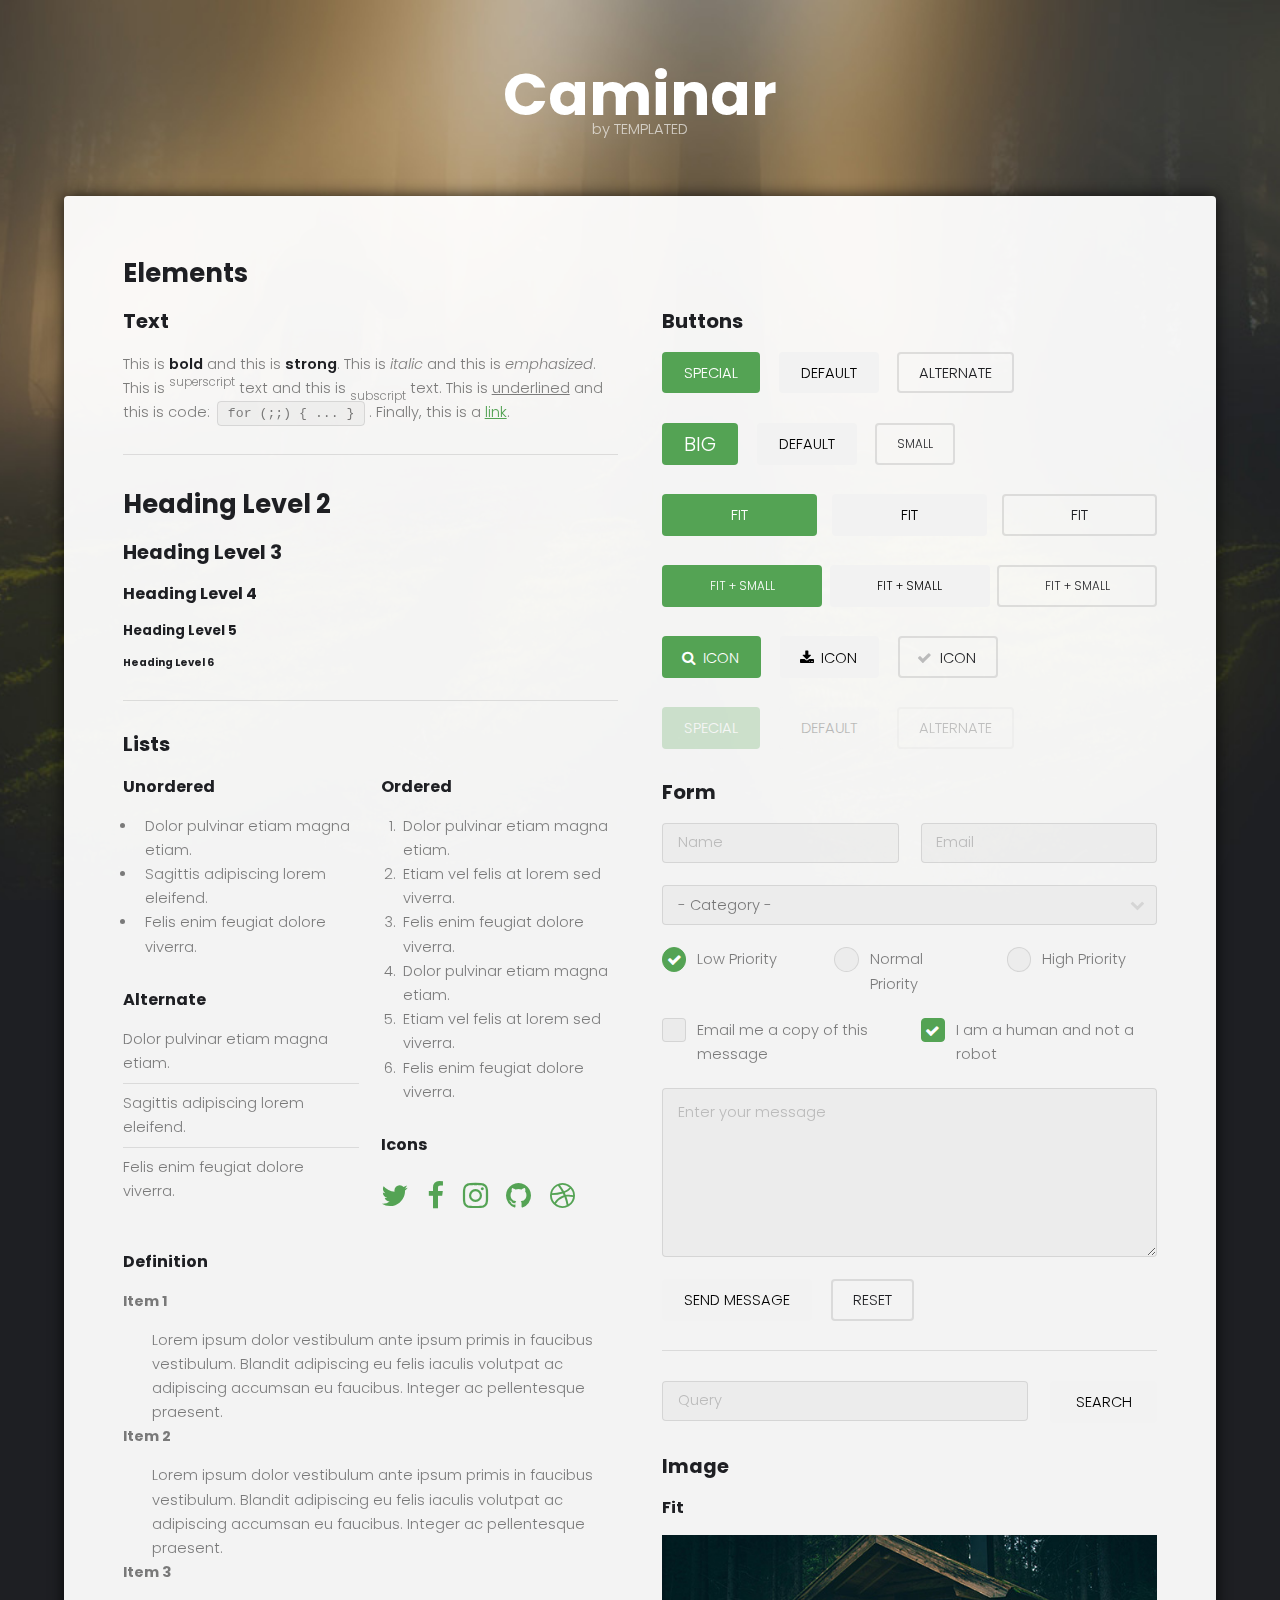
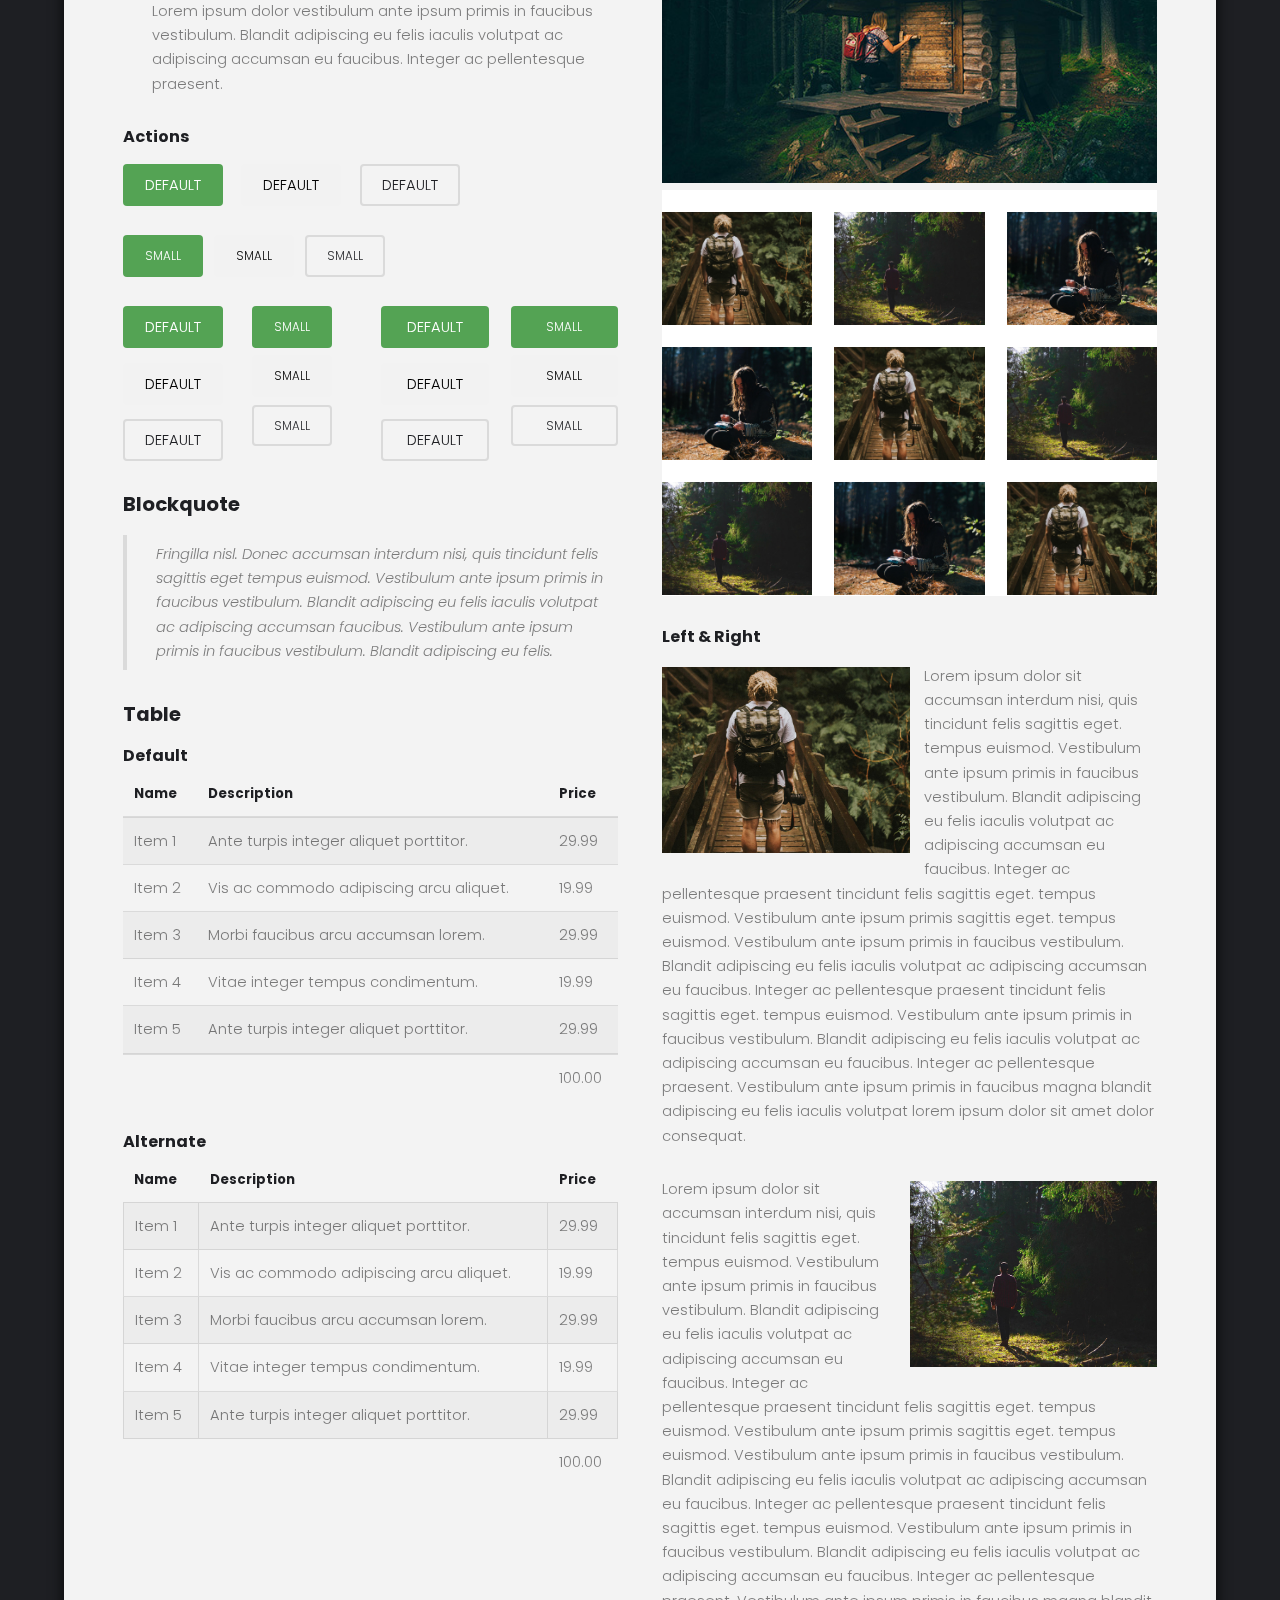
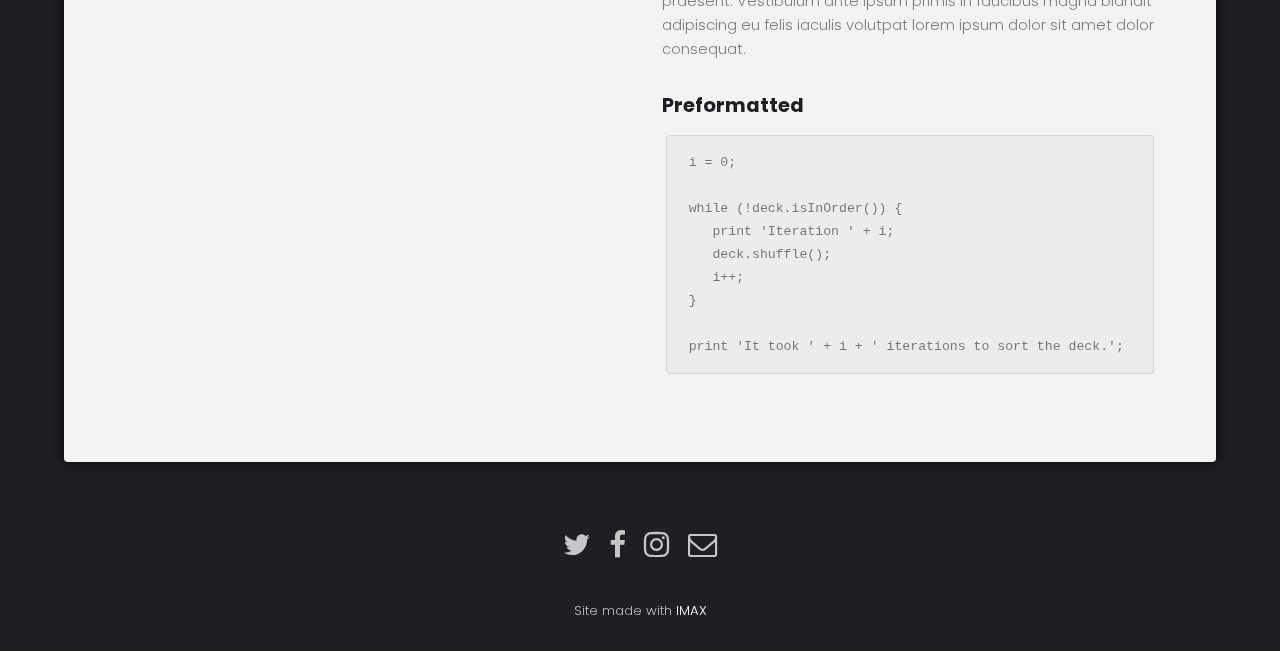
==== commit 38f6ffb9: "0311 init" ====
--- a/elements.html
+++ b/elements.html
@@ -6,7 +6,7 @@
 -->
 <html>
 	<head>
-		<title>DUNE</title>
+		<title>Elements</title>
 		<meta charset="utf-8" />
 		<meta name="viewport" content="width=device-width, initial-scale=1" />
 		<link rel="stylesheet" href="assets/css/main.css" />
@@ -357,7 +357,7 @@
 											<h4>Fit</h4>
 											<span class="image fit"><img src="images/pic01.jpg" alt="" /></span>
 											<div class="box alt">
-												<div class="row 50% uniform">
+												<div class="row 100% uniform">
 													<div class="4u"><span class="image fit"><img src="images/pic06.jpg" alt="" /></span></div>
 													<div class="4u"><span class="image fit"><img src="images/pic07.jpg" alt="" /></span></div>
 													<div class="4u$"><span class="image fit"><img src="images/pic08.jpg" alt="" /></span></div>
